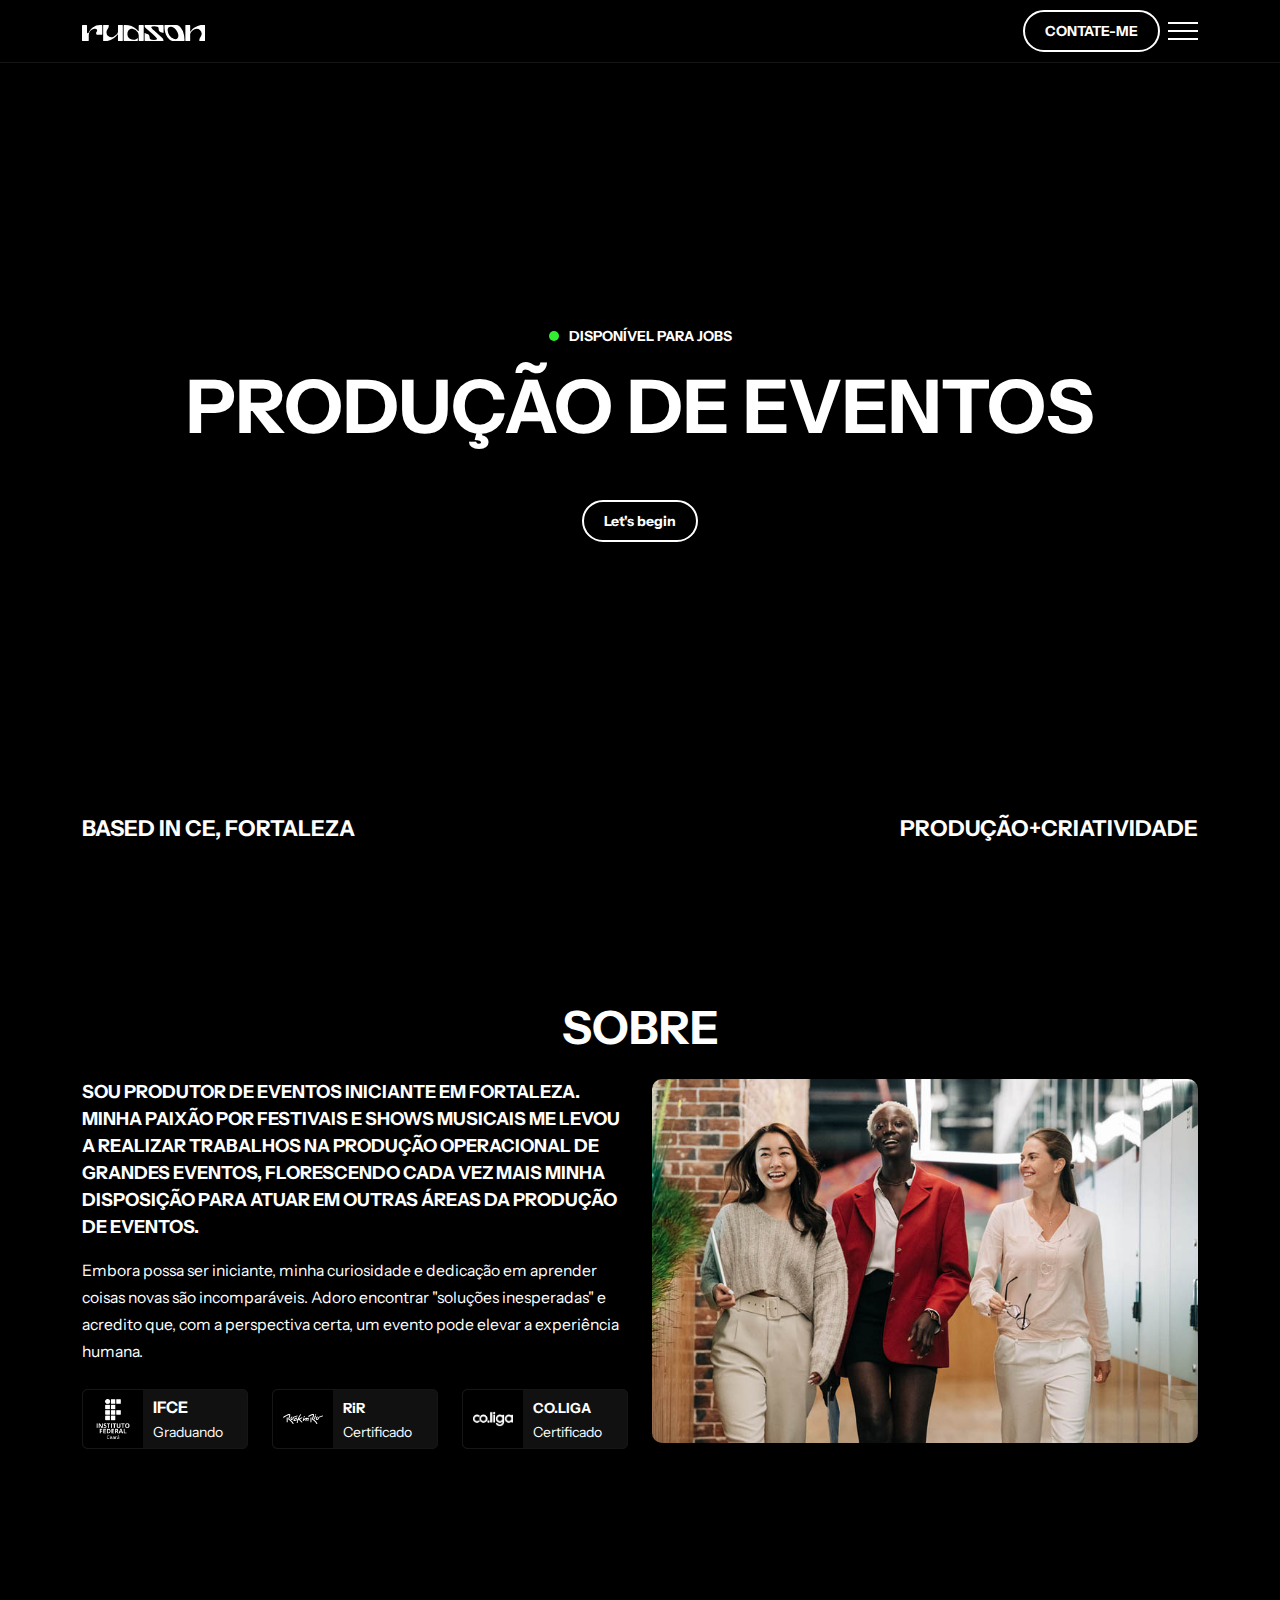
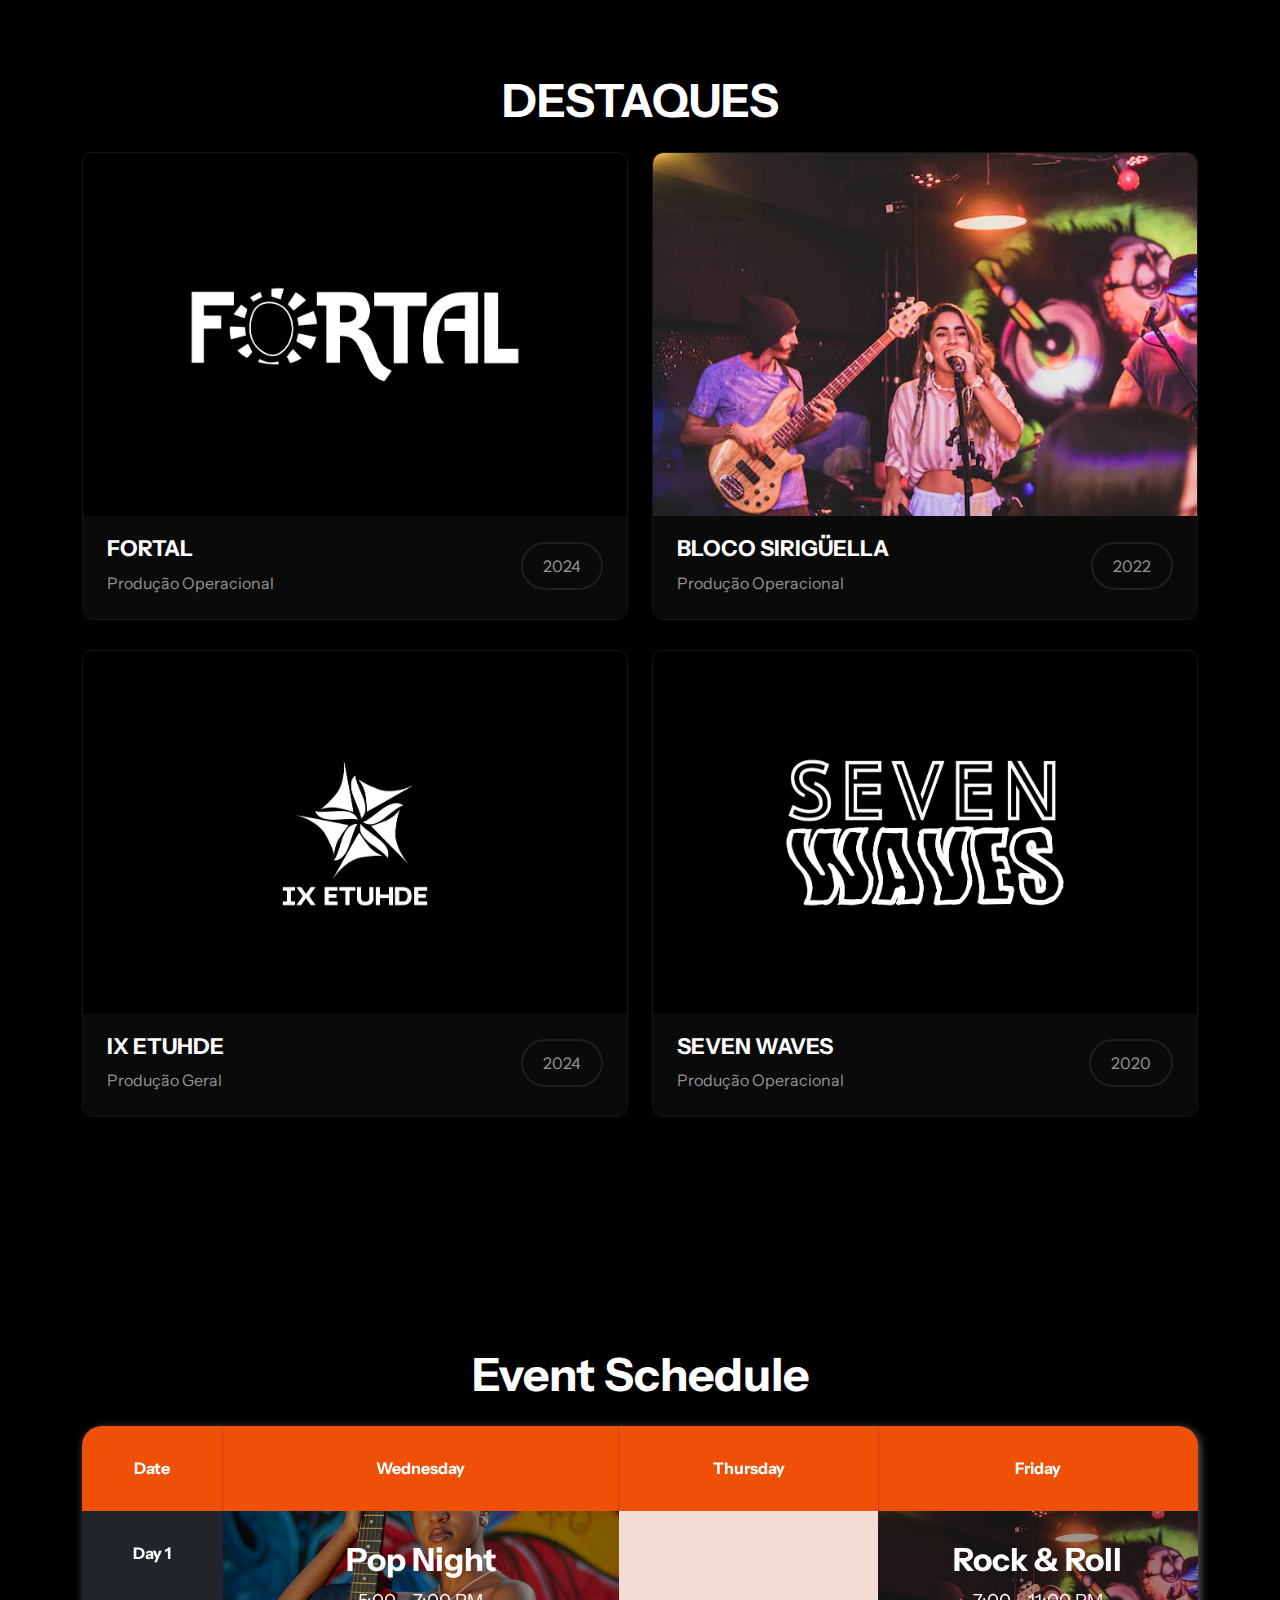
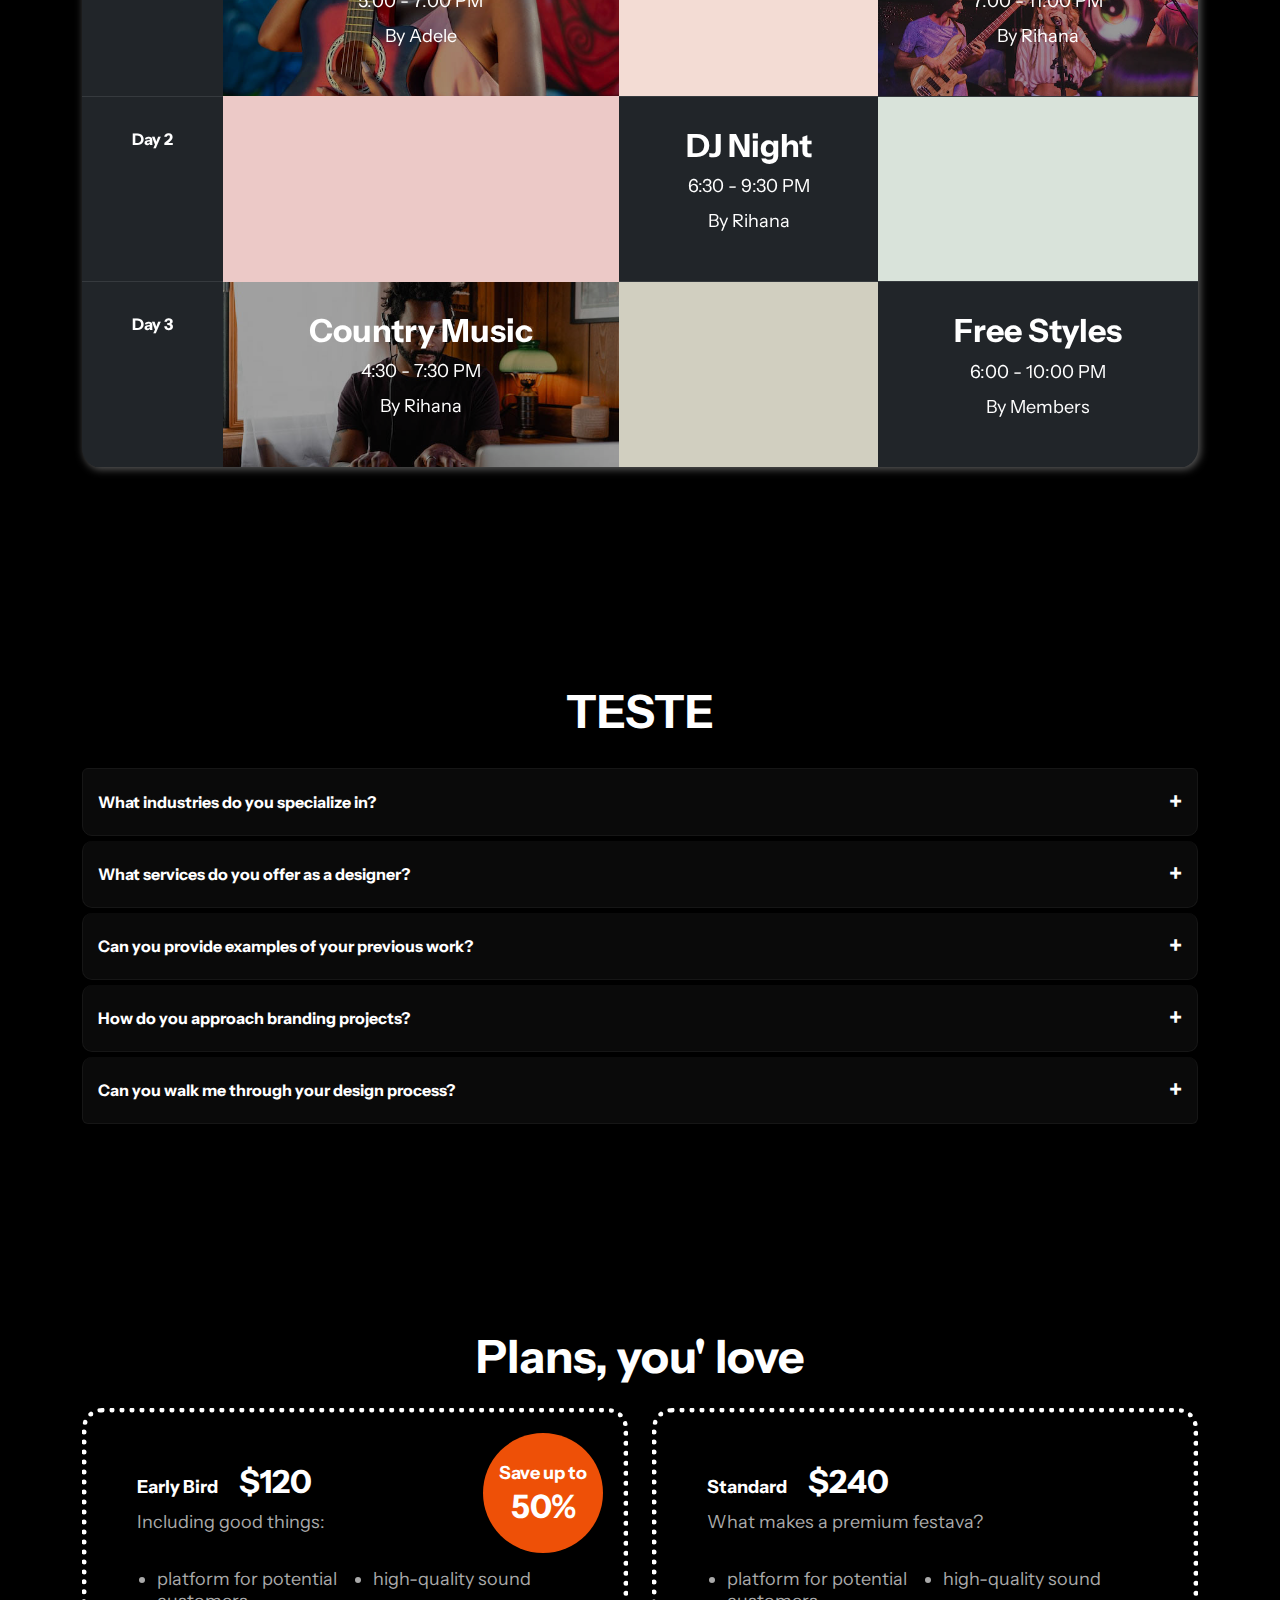
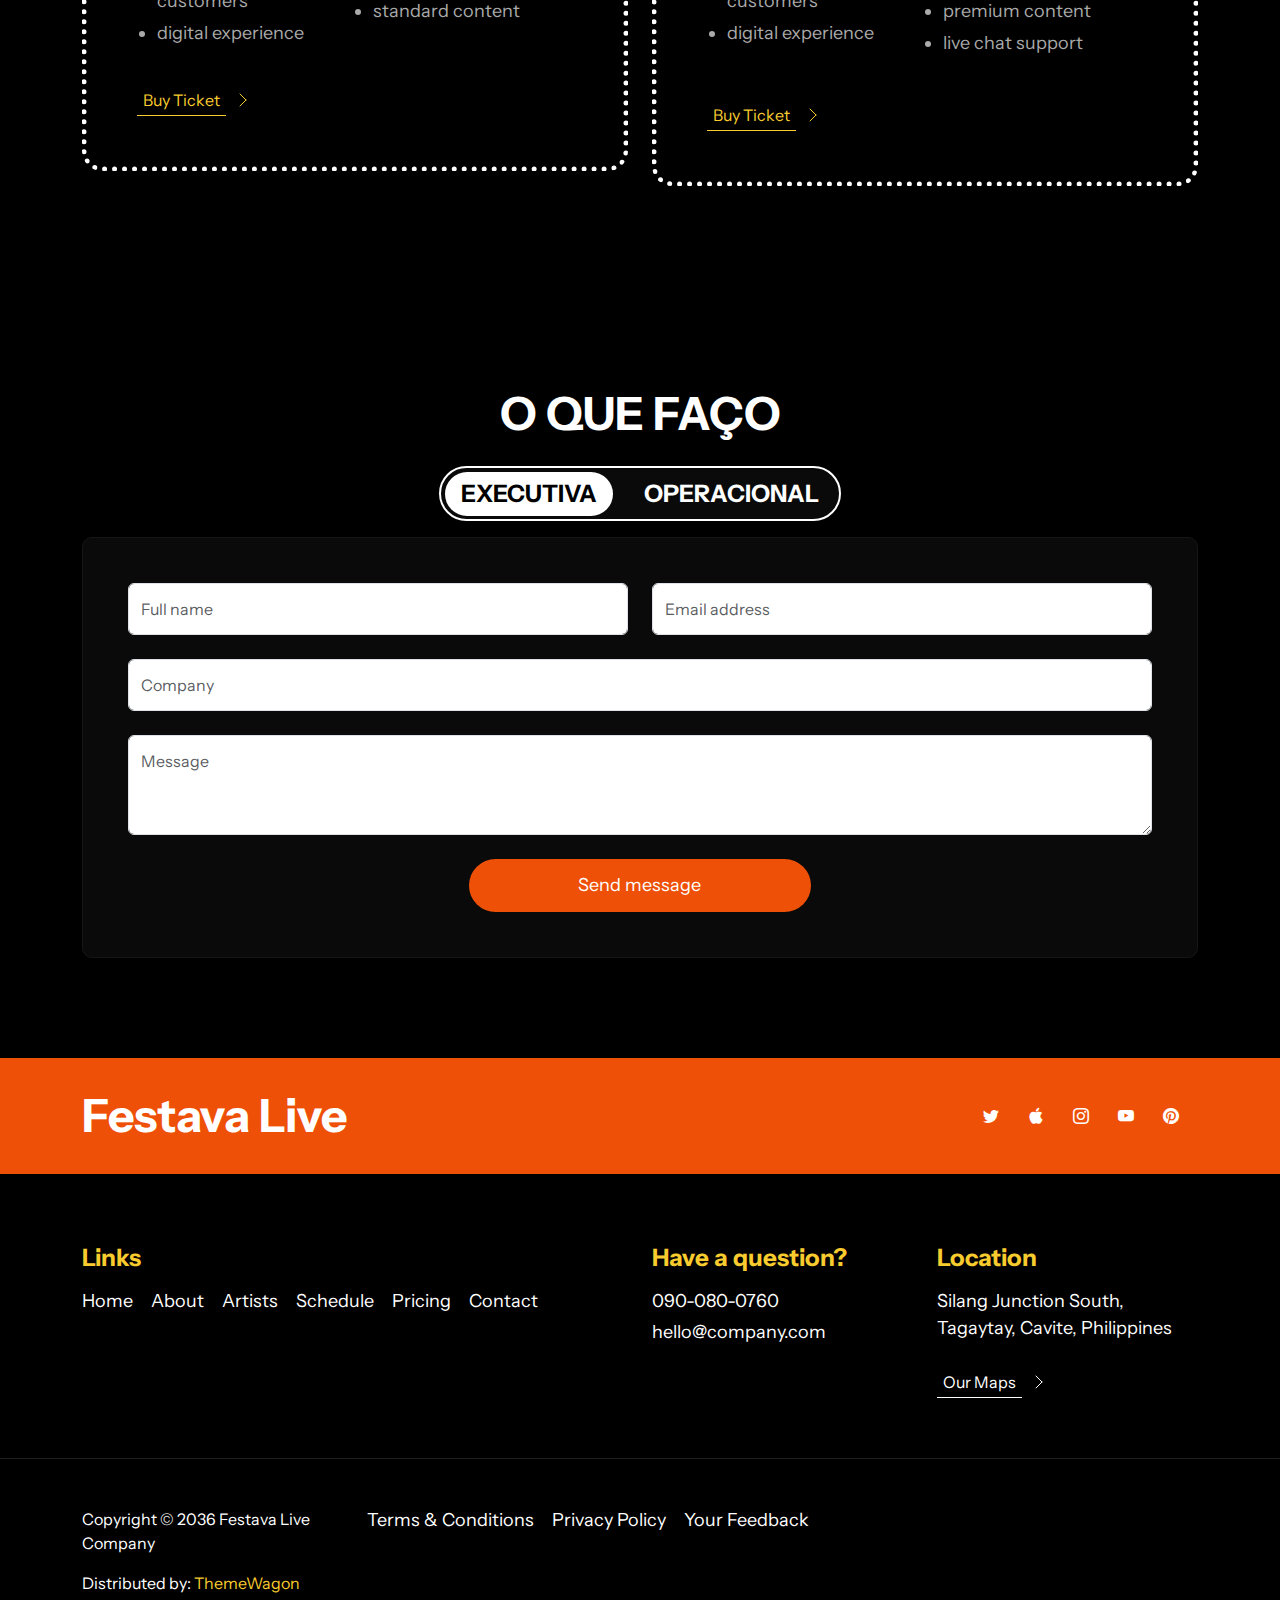
==== index.html @ abf3985e "git add . git commit -m "0" git push origin master" ====
<!doctype html>
<html lang="en">

<head>
    <meta charset="utf-8">
    <meta name="viewport" content="width=device-width, initial-scale=1">

    <meta name="description" content="">
    <meta name="author" content="">

    <title>Rudson</title>

    <!-- CSS FILES -->
    <link rel="preconnect" href="https://fonts.googleapis.com">

    <link rel="preconnect" href="https://fonts.gstatic.com" crossorigin>

    <!-- Font -->
    <link rel="preconnect" href="https://fonts.googleapis.com">
    <link rel="preconnect" href="https://fonts.gstatic.com" crossorigin>
    <link href="https://fonts.googleapis.com/css2?family=Instrument+Sans:ital,wght@0,400..700;1,400..700&display=swap" rel="stylesheet">

    <!-- Bootstrap -->
    <link rel="stylesheet" href="https://cdnjs.cloudflare.com/ajax/libs/bootstrap/5.3.3/css/bootstrap.min.css" integrity="sha512-jnSuA4Ss2PkkikSOLtYs8BlYIeeIK1h99ty4YfvRPAlzr377vr3CXDb7sb7eEEBYjDtcYj+AjBH3FLv5uSJuXg==" crossorigin="anonymous" referrerpolicy="no-referrer" />

    <link rel="stylesheet" href="https://cdn.jsdelivr.net/npm/bootstrap-icons@1.11.3/font/bootstrap-icons.min.css">

    <!-- CSS-->
    <link href="css/rudson.css" rel="stylesheet">

</head>

<body>

    <main>

        <!-- NAVBAR-->
        <nav class="navbar">
            <div class="container d-flex justify-content-between align-items-center">
                <a class="navbar-brand" href="index.html">
                    <img class="logo-img" src="images/rudson-logo.svg" alt="Rudson">
                </a>
        
                <div class="d-flex align-items-center">
                    <a href="ticket.html" class="btn custom-btn me-2">CONTATE-ME</a>
        
                    <button class="navbar-toggler" type="button" data-bs-toggle="collapse" data-bs-target="#navbarNav"
                        aria-controls="navbarNav" aria-expanded="false" aria-label="Toggle navigation">
                        <span class="navbar-toggler-icon"></span>
                    </button>
                </div>
        
                <div class="collapse navbar-collapse" id="navbarNav">
                    <ul class="navbar-nav ms-auto align-items-center mt-3">
                        <li class="nav-item">
                            <a class="nav-link click-scroll" href="#section_1">Home</a>
                        </li>
                        <li class="nav-item">
                            <a class="nav-link click-scroll" href="#section_2">About</a>
                        </li>
                        <li class="nav-item">
                            <a class="nav-link click-scroll" href="#section_3">Artists</a>
                        </li>
                        <li class="nav-item">
                            <a class="nav-link click-scroll" href="#section_4">Schedule</a>
                        </li>
                        <li class="nav-item">
                            <a class="nav-link click-scroll" href="#section_5">Pricing</a>
                        </li>
                        <li class="nav-item">
                            <a class="nav-link click-scroll" href="#section_6">Contact</a>
                        </li>
                    </ul>
                </div>
            </div>
        </nav>
        

        <!-- MASTHEAD-->
        <section class="hero-section" id="section_1">
            <div class="section-overlay"></div>

            <div class="container d-flex justify-content-center align-items-center">
                <div class="row">

                    <div class="col-12 mt-auto mb-5 text-center">
                        <div class="status mb-3">
                            <span class="dot"></span>
                            <small>DISPONÍVEL PARA JOBS</small>
                        </div>

                        <h1 class="text-white mb-5">PRODUÇÃO DE EVENTOS</h1>

                        <a class="btn custom-btn smoothscroll" href="#section_2">Let's begin</a>
                    </div>

                    <div class="col-lg-12 col-12 mt-auto d-flex flex-column flex-lg-row align-items-center align-items-lg-center justify-content-between text-center">
                        <div class="date-wrap">
                            <h6 class="text-white">BASED IN CE, FORTALEZA</h6>
                        </div>
                    
                        <div class="date-wrap">
                            <h6 class="text-white">PRODUÇÃO+CRIATIVIDADE</h6>
                        </div>
                    </div>
                  
                </div>
            </div>

            <div class="video-wrap">
                <video autoplay="" loop="" muted="" class="custom-video" poster="">
                    <source src="video/pexels-2022395.mp4" type="video/mp4">

                    Your browser does not support the video tag.
                </video>
            </div>
        </section>

        <!-- SOBRE-->
        <section class="about-section section-padding" id="section_2">
            <div class="container">
    <div class="col-12 text-center">
                        <h2 class="mb-4">SOBRE</h2>
                    </div>
                <div class="row">

                    <div class="col-lg-6 col-12 mb-4 mb-lg-0 d-flex align-items-center">
                        <div class="services-info">
                            

                            <p class="text-white">
                                <strong>SOU PRODUTOR DE EVENTOS INICIANTE EM FORTALEZA. MINHA PAIXÃO POR FESTIVAIS E SHOWS MUSICAIS ME LEVOU A REALIZAR TRABALHOS NA PRODUÇÃO OPERACIONAL DE GRANDES EVENTOS, FLORESCENDO CADA VEZ MAIS MINHA DISPOSIÇÃO PARA ATUAR EM OUTRAS ÁREAS DA PRODUÇÃO DE EVENTOS.</strong>
                            </p>

                            <p class="text-white">
                                <small>Embora possa ser iniciante, minha curiosidade e dedicação em aprender coisas novas são incomparáveis. Adoro encontrar "soluções inesperadas" e acredito que, com a perspectiva certa, um evento pode elevar a experiência humana.</small>
                            </p>

                            <div class="row mt-4">
                                <div class="col-4 mb-4">
                                    <div class="service-box">
                                        <div class="selo d-flex align-items-center">
                                            <div class="icon-section d-flex align-items-center justify-content-center">
                                                <img src="images/ifce-logo.svg" class="icon-svg img-fluid">
                                            </div>
                                            <div class="text-section">
                                                <strong>IFCE</strong> <br> <small>Graduando</small>
                                            </div>
                                        </div>
                                    </div>
                                </div>
                                <div class="col-4 mb-4">
                                    <div class="service-box">
                                        <div class="selo d-flex align-items-center">
                                            <div class="icon-section d-flex align-items-center justify-content-center">
                                                <img src="images/rir-logo.svg" class="icon-svg img-fluid">
                                            </div>
                                            <div class="text-section">
                                                <small><strong>RiR</strong> <br> Certificado</small>
                                            </div>
                                        </div>
                                    </div>
                                </div>
                                <div class="col-4 mb-4">
                                    <div class="service-box">
                                        <div class="selo d-flex align-items-center">
                                            <div class="icon-section d-flex align-items-center justify-content-center">
                                                <img src="images/coliga-logo.svg" class="icon-svg img-fluid">
                                            </div>
                                            <div class="text-section">
                                                <small><strong>CO.LIGA</strong> <br> Certificado</small>
                                            </div>
                                        </div>
                                    </div>
                                </div>
                            </div>

                        </div>
                    </div>

                    <div class="col-lg-6 col-12">
                        <div class="about-text-wrap">
                            <img src="images/pexels-alexander-suhorucov-6457579.jpg" class="about-image img-fluid">
                            </div>
                        </div>
                    </div>

                </div>
            
        </section>

        <!-- JOBS-->
        <section class="artists-section section-padding" id="section_3">
            <div class="container">
                <div class="row justify-content-center">

                    <div class="col-12 text-center">
                        <h2 class="mb-4">DESTAQUES</h1>
                    </div>

                    <div class="col-lg-6 col-12">
                        <!-- JOB 1-->
                        <div class="artists-thumb">
                            <div class="artists-image-wrap">
                                <a href="URL_DO_LINK_AQUI">
                                    <img src="images/thumb-fortal.png" class="artists-image img-fluid">
                                </a>
                            </div>
                        
                            <div class="artists-caption">
                                <div class="artists-column left">
                                    <h6>FORTAL</h6>
                                    <div class="artists-subheading">Produção Operacional</div>
                                </div>
                                <div class="artists-column right">
                                    <div class="artists-year">2024</div>
                                </div>
                            </div>
                        </div>
                        
                        <!-- JOB 3-->
                        <div class="artists-thumb">
                            <div class="artists-image-wrap">
                                <a href="ticket.html">
                                    <img src="images/thumb-etuhde.png" class="artists-image img-fluid">
                                </a>
                            </div>
                        
                            <div class="artists-caption">
                                <div class="artists-column left">
                                    <h6>IX ETUHDE</h6>
                                    <div class="artists-subheading">Produção Geral</div>
                                </div>
                                <div class="artists-column right">
                                    <div class="artists-year">2024</div>
                                </div>
                            </div>
                        </div>
                        
                    </div>

                    <div class="col-lg-6 col-12">
                        <!-- JOB 2-->
                        <div class="artists-thumb">
                            <div class="artists-image-wrap">
                                <a href="ticket.html">
                                    <img src="images/artists/abstral-official-bdlMO9z5yco-unsplash.jpg" class="artists-image img-fluid">
                                </a>
                            </div>

                            <div class="artists-caption">
                                <div class="artists-column left">
                                    <h6>BLOCO SIRIGÜELLA</h6>
                                    <div class="artists-subheading">Produção Operacional</div>
                                </div>
                                <div class="artists-column right">
                                    <div class="artists-year">2022</div>
                                </div>
                            </div>

                        </div>

                        <!-- JOB 4-->
                        <div class="artists-thumb">
                            <div class="artists-image-wrap">
                                <a href="ticket.html">
                                    <img src="images/thumb-sevenwaves.png" class="artists-image img-fluid">
                                </a>
                            </div>

                            <div class="artists-caption">
                                <div class="artists-column left">
                                    <h6>SEVEN WAVES</h6>
                                    <div class="artists-subheading">Produção Operacional</div>
                                </div>
                                <div class="artists-column right">
                                    <div class="artists-year">2020</div>
                                </div>
                            </div>
                        </div>
                    </div>

                </div>
            </div>
        </section>

        <!-- EVENT-->
        <section class="schedule-section section-padding" id="section_4">
            <div class="container">
                <div class="row">

                    <div class="col-12 text-center">
                        <h2 class="text-white mb-4">Event Schedule</h1>

                            <div class="table-responsive">
                                <table class="schedule-table table table-dark">
                                    <thead>
                                        <tr>
                                            <th scope="col">Date</th>

                                            <th scope="col">Wednesday</th>

                                            <th scope="col">Thursday</th>

                                            <th scope="col">Friday</th>

                                        </tr>
                                    </thead>

                                    <tbody>
                                        <tr>
                                            <th scope="row">Day 1</th>

                                            <td class="table-background-image-wrap pop-background-image">
                                                <h3>Pop Night</h3>

                                                <p class="mb-2">5:00 - 7:00 PM</p>

                                                <p>By Adele</p>

                                                <div class="section-overlay"></div>
                                            </td>

                                            <td style="background-color: #F3DCD4"></td>

                                            <td class="table-background-image-wrap rock-background-image">
                                                <h3>Rock & Roll</h3>

                                                <p class="mb-2">7:00 - 11:00 PM</p>

                                                <p>By Rihana</p>

                                                <div class="section-overlay"></div>
                                            </td>
                                        </tr>

                                        <tr>
                                            <th scope="row">Day 2</th>

                                            <td style="background-color: #ECC9C7"></td>

                                            <td>
                                                <h3>DJ Night</h3>

                                                <p class="mb-2">6:30 - 9:30 PM</p>

                                                <p>By Rihana</p>
                                            </td>

                                            <td style="background-color: #D9E3DA"></td>
                                        </tr>

                                        <tr>
                                            <th scope="row">Day 3</th>

                                            <td class="table-background-image-wrap country-background-image">
                                                <h3>Country Music</h3>

                                                <p class="mb-2">4:30 - 7:30 PM</p>

                                                <p>By Rihana</p>

                                                <div class="section-overlay"></div>
                                            </td>

                                            <td style="background-color: #D1CFC0"></td>

                                            <td>
                                                <h3>Free Styles</h3>

                                                <p class="mb-2">6:00 - 10:00 PM</p>

                                                <p>By Members</p>
                                            </td>
                                        </tr>
                                    </tbody>
                                </table>
                            </div>
                    </div>
                </div>
            </div>
        </section>

        <!-- TESTE-->
        <section class="schedule-section section-padding" id="section_4">
            <div class="container">
                <div class="row">

                    <div class="col-12 text-center">
                        <h2 class="text-white mb-4">TESTE</h1>
                    </div>
                    
                    <div class="accordion">
                        <div class="accordion-item">
                            <div class="accordion-item-header">What industries do you specialize in?</div>
                            <div class="accordion-item-body">
                                <div class="accordion-item-body-content">
                                    <!-- Answer content here -->
                                </div>
                            </div>
                        </div>
                        <div class="accordion-item">
                            <div class="accordion-item-header">What services do you offer as a designer?</div>
                            <div class="accordion-item-body">
                                <div class="accordion-item-body-content">
                                    As a designer, I offer a range of services including graphic design, web design, branding, illustration, and more. My goal is to provide creative solutions that effectively communicate your message and resonate with your audience.
                                </div>
                            </div>
                        </div>
                        <div class="accordion-item">
                            <div class="accordion-item-header">Can you provide examples of your previous work?</div>
                            <div class="accordion-item-body">
                                <div class="accordion-item-body-content">
                                    <!-- Answer content here -->
                                </div>
                            </div>
                        </div>
                        <div class="accordion-item">
                            <div class="accordion-item-header">How do you approach branding projects?</div>
                            <div class="accordion-item-body">
                                <div class="accordion-item-body-content">
                                    <!-- Answer content here -->
                                </div>
                            </div>
                        </div>
                        <div class="accordion-item">
                            <div class="accordion-item-header">Can you walk me through your design process?</div>
                            <div class="accordion-item-body">
                                <div class="accordion-item-body-content">
                                    <!-- Answer content here -->
                                </div>
                            </div>
                        </div>
                    </div>
                    
                </div>
            </div>
        </section>

        <section class="pricing-section section-padding section-bg" id="section_5">
            <div class="container">
                <div class="row">

                    <div class="col-lg-8 col-12 mx-auto">
                        <h2 class="text-center mb-4">Plans, you' love</h2>
                    </div>

                    <div class="col-lg-6 col-12">
                        <div class="pricing-thumb">
                            <div class="d-flex">
                                <div>
                                    <h3><small>Early Bird</small> $120</h3>

                                    <p>Including good things:</p>
                                </div>

                                <p class="pricing-tag ms-auto">Save up to <span>50%</span></h2>
                            </div>

                            <ul class="pricing-list mt-3">
                                <li class="pricing-list-item">platform for potential customers</li>

                                <li class="pricing-list-item">digital experience</li>

                                <li class="pricing-list-item">high-quality sound</li>

                                <li class="pricing-list-item">standard content</li>
                            </ul>

                            <a class="link-fx-1 color-contrast-higher mt-4" href="ticket.html">
                                <span>Buy Ticket</span>
                                <svg class="icon" viewBox="0 0 32 32" aria-hidden="true">
                                    <g fill="none" stroke="currentColor" stroke-linecap="round" stroke-linejoin="round">
                                        <circle cx="16" cy="16" r="15.5"></circle>
                                        <line x1="10" y1="18" x2="16" y2="12"></line>
                                        <line x1="16" y1="12" x2="22" y2="18"></line>
                                    </g>
                                </svg>
                            </a>
                        </div>
                    </div>

                    <div class="col-lg-6 col-12 mt-4 mt-lg-0">
                        <div class="pricing-thumb">
                            <div class="d-flex">
                                <div>
                                    <h3><small>Standard</small> $240</h3>

                                    <p>What makes a premium festava?</p>
                                </div>
                            </div>

                            <ul class="pricing-list mt-3">
                                <li class="pricing-list-item">platform for potential customers</li>

                                <li class="pricing-list-item">digital experience</li>

                                <li class="pricing-list-item">high-quality sound</li>

                                <li class="pricing-list-item">premium content</li>

                                <li class="pricing-list-item">live chat support</li>
                            </ul>

                            <a class="link-fx-1 color-contrast-higher mt-4" href="ticket.html">
                                <span>Buy Ticket</span>
                                <svg class="icon" viewBox="0 0 32 32" aria-hidden="true">
                                    <g fill="none" stroke="currentColor" stroke-linecap="round" stroke-linejoin="round">
                                        <circle cx="16" cy="16" r="15.5"></circle>
                                        <line x1="10" y1="18" x2="16" y2="12"></line>
                                        <line x1="16" y1="12" x2="22" y2="18"></line>
                                    </g>
                                </svg>
                            </a>
                        </div>
                    </div>

                </div>
            </div>
        </section>


        <section class="contact-section section-padding" id="section_6">
            <div class="container">
                <div class="row">

                    <div class="col-lg-12 col-12 mx-auto">
                        <h2 class="text-center mb-4">O QUE FAÇO</h2>

                        <nav class="d-flex justify-content-center">
                            <div class="nav nav-tabs align-items-baseline justify-content-center" id="nav-tab"
                                role="tablist">
                                <button class="nav-link active" id="nav-ContactForm-tab" data-bs-toggle="tab"
                                    data-bs-target="#nav-ContactForm" type="button" role="tab"
                                    aria-controls="nav-ContactForm" aria-selected="false">
                                    <h5>EXECUTIVA</h5>
                                </button>

                                <button class="nav-link" id="nav-ContactMap-tab" data-bs-toggle="tab"
                                    data-bs-target="#nav-ContactMap" type="button" role="tab"
                                    aria-controls="nav-ContactMap" aria-selected="false">
                                    <h5>OPERACIONAL</h5>
                                </button>
                            </div>
                        </nav>

                        <div class="tab-content shadow-lg mt-3" id="nav-tabContent">
                            <div class="tab-pane fade show active" id="nav-ContactForm" role="tabpanel"
                                aria-labelledby="nav-ContactForm-tab">
                                <form class="custom-form contact-form mb-5 mb-lg-0" action="#" method="post"
                                    role="form">
                                    <div class="contact-form-body">
                                        <div class="row">
                                            <div class="col-lg-6 col-md-6 col-12">
                                                <input type="text" name="contact-name" id="contact-name"
                                                    class="form-control" placeholder="Full name" required>
                                            </div>

                                            <div class="col-lg-6 col-md-6 col-12">
                                                <input type="email" name="contact-email" id="contact-email"
                                                    pattern="[^ @]*@[^ @]*" class="form-control"
                                                    placeholder="Email address" required>
                                            </div>
                                        </div>

                                        <input type="text" name="contact-company" id="contact-company"
                                            class="form-control" placeholder="Company" required>

                                        <textarea name="contact-message" rows="3" class="form-control"
                                            id="contact-message" placeholder="Message"></textarea>

                                        <div class="col-lg-4 col-md-10 col-8 mx-auto">
                                            <button type="submit" class="form-control">Send message</button>
                                        </div>
                                    </div>
                                </form>
                            </div>

                            <div class="tab-pane fade" id="nav-ContactMap" role="tabpanel"
                                aria-labelledby="nav-ContactMap-tab">
                                <iframe class="google-map"
                                    src="https://www.google.com/maps/embed?pb=!1m18!1m12!1m3!1d29974.469402870927!2d120.94861466021855!3d14.106066818082482!2m3!1f0!2f0!3f0!3m2!1i1024!2i768!4f13.1!3m3!1m2!1s0x33bd777b1ab54c8f%3A0x6ecc514451ce2be8!2sTagaytay%2C%20Cavite%2C%20Philippines!5e1!3m2!1sen!2smy!4v1670344209509!5m2!1sen!2smy"
                                    width="100%" height="450" style="border:0;" allowfullscreen="" loading="lazy"
                                    referrerpolicy="no-referrer-when-downgrade"></iframe>
                                <!-- You can easily copy the embed code from Google Maps -> Share -> Embed a map // -->
                            </div>
                        </div>
                    </div>

                </div>
            </div>
        </section>
    </main>


    <footer class="site-footer">
        <div class="site-footer-top">
            <div class="container">
                <div class="row">

                    <div class="col-lg-6 col-12">
                        <h2 class="text-white mb-lg-0">Festava Live</h2>
                    </div>

                    <div class="col-lg-6 col-12 d-flex justify-content-lg-end align-items-center">
                        <ul class="social-icon d-flex justify-content-lg-end">
                            <li class="social-icon-item">
                                <a href="#" class="social-icon-link">
                                    <span class="bi-twitter"></span>
                                </a>
                            </li>

                            <li class="social-icon-item">
                                <a href="#" class="social-icon-link">
                                    <span class="bi-apple"></span>
                                </a>
                            </li>

                            <li class="social-icon-item">
                                <a href="#" class="social-icon-link">
                                    <span class="bi-instagram"></span>
                                </a>
                            </li>

                            <li class="social-icon-item">
                                <a href="#" class="social-icon-link">
                                    <span class="bi-youtube"></span>
                                </a>
                            </li>

                            <li class="social-icon-item">
                                <a href="#" class="social-icon-link">
                                    <span class="bi-pinterest"></span>
                                </a>
                            </li>
                        </ul>
                    </div>
                </div>
            </div>
        </div>

        <div class="container">
            <div class="row">

                <div class="col-lg-6 col-12 mb-4 pb-2">
                    <h5 class="site-footer-title mb-3">Links</h5>

                    <ul class="site-footer-links">
                        <li class="site-footer-link-item">
                            <a href="#" class="site-footer-link">Home</a>
                        </li>

                        <li class="site-footer-link-item">
                            <a href="#" class="site-footer-link">About</a>
                        </li>

                        <li class="site-footer-link-item">
                            <a href="#" class="site-footer-link">Artists</a>
                        </li>

                        <li class="site-footer-link-item">
                            <a href="#" class="site-footer-link">Schedule</a>
                        </li>

                        <li class="site-footer-link-item">
                            <a href="#" class="site-footer-link">Pricing</a>
                        </li>

                        <li class="site-footer-link-item">
                            <a href="#" class="site-footer-link">Contact</a>
                        </li>
                    </ul>
                </div>

                <div class="col-lg-3 col-md-6 col-12 mb-4 mb-lg-0">
                    <h5 class="site-footer-title mb-3">Have a question?</h5>

                    <p class="text-white d-flex mb-1">
                        <a href="tel: 090-080-0760" class="site-footer-link">
                            090-080-0760
                        </a>
                    </p>

                    <p class="text-white d-flex">
                        <a href="mailto:hello@company.com" class="site-footer-link">
                            hello@company.com
                        </a>
                    </p>
                </div>

                <div class="col-lg-3 col-md-6 col-11 mb-4 mb-lg-0 mb-md-0">
                    <h5 class="site-footer-title mb-3">Location</h5>

                    <p class="text-white d-flex mt-3 mb-2">
                        Silang Junction South, Tagaytay, Cavite, Philippines</p>

                    <a class="link-fx-1 color-contrast-higher mt-3" href="#">
                        <span>Our Maps</span>
                        <svg class="icon" viewBox="0 0 32 32" aria-hidden="true">
                            <g fill="none" stroke="currentColor" stroke-linecap="round" stroke-linejoin="round">
                                <circle cx="16" cy="16" r="15.5"></circle>
                                <line x1="10" y1="18" x2="16" y2="12"></line>
                                <line x1="16" y1="12" x2="22" y2="18"></line>
                            </g>
                        </svg>
                    </a>
                </div>
            </div>
        </div>

        <div class="site-footer-bottom">
            <div class="container">
                <div class="row">

                    <div class="col-lg-3 col-12 mt-5">
                        <p class="copyright-text">Copyright © 2036 Festava Live Company</p>
                        <p class="copyright-text">Distributed by: <a href="https://themewagon.com">ThemeWagon</a></p>
                    </div>

                    <div class="col-lg-8 col-12 mt-lg-5">
                        <ul class="site-footer-links">
                            <li class="site-footer-link-item">
                                <a href="#" class="site-footer-link">Terms &amp; Conditions</a>
                            </li>

                            <li class="site-footer-link-item">
                                <a href="#" class="site-footer-link">Privacy Policy</a>
                            </li>

                            <li class="site-footer-link-item">
                                <a href="#" class="site-footer-link">Your Feedback</a>
                            </li>
                        </ul>
                    </div>
                </div>
            </div>
        </div>
    </footer>

    <!-- JAVASCRIPT FILES -->
    <script src="https://cdn.jsdelivr.net/npm/@popperjs/core@2.10.2/dist/umd/popper.min.js"></script>
    <script src="https://code.jquery.com/jquery-3.6.0.min.js"></script>
    <script src="js/jquery.min.js"></script>
    <script src="js/bootstrap.min.js"></script>
    <script src="js/jquery.sticky.js"></script>
    <script src="js/click-scroll.js"></script>
    <script src="js/custom.js"></script>

</body>

</html>
---- css/rudson.css ----
:root {
  --white-color:                  #ffffff;
  --primary-color:                #F8CB2E;
  --secondary-color:              #EE5007;
  --section-bg-color:             #000;
  --custom-btn-bg-color:          #EE5007;
  --custom-btn-bg-hover-color:    #c01f27;
  --dark-color:                   #000000;
  --p-color:                      #aaaaaa;
  --border-color:                 #7fffd4;
  --link-hover-color:             #B22727;

  --body-font-family:             "Instrument Sans", sans-serif;

  --h1-font-size:                 74px;
  --h2-font-size:                 46px;
  --h3-font-size:                 32px;
  --h4-font-size:                 28px;
  --h5-font-size:                 24px;
  --h6-font-size:                 22px;
  --p-font-size:                  18px;
  --btn-font-size:                14px;
  --copyright-font-size:          16px;

  --border-radius-large:          100px;
  --border-radius-medium:         20px;
  --border-radius-small:          10px;

  --font-weight-light:            300;
  --font-weight-normal:           400;
  --font-weight-bold:             700;
}

body {
  background-color: var(--dark-color);
  font-family: var(--body-font-family); 
}


/*---------------------------------------
  TYPOGRAPHY               
-----------------------------------------*/

h2,
h3,
h4,
h5,
h6 {
  color: #fff;
}

h1,
h2,
h3,
h4,
h5,
h6 {
  font-weight: var(--font-weight-bold);
}

h1 {
  font-size: var(--h1-font-size);
}

h2 {
  font-size: var(--h2-font-size);
}

h3 {
  font-size: var(--h3-font-size);
}

h4 {
  font-size: var(--h4-font-size);
}

h5 {
  font-size: var(--h5-font-size);
}

h6 {
  font-size: var(--h6-font-size);
}

p {
  color: var(--p-color);
  font-size: var(--p-font-size);
  font-weight: var(--font-weight-light);
}

ul li {
  color: var(--p-color);
  font-size: var(--p-font-size);
  font-weight: var(--font-weight-light);
}

a, 
button {
  touch-action: manipulation;
  transition: all 0.3s;
}

a {
  display: inline-block;
  color: var(--primary-color);
  text-decoration: none;
}

a:hover {
  color: var(--link-hover-color);
}

b,
strong {
  font-weight: var(--font-weight-bold);
}

.link-fx-1 {
  color: var(--white-color);
  position: relative;
  display: inline-flex;
  align-items: center;
  height: 32px;
  padding: 0 6px;
  text-decoration: none;
  -webkit-font-smoothing: antialiased;
  -moz-osx-font-smoothing: grayscale;
}

.link-fx-1:hover {
  color: var(--link-hover-color);
}

.link-fx-1:hover::before {
  transform: translateX(17px) scaleX(0);
  transition: transform .2s;
}

.link-fx-1:hover .icon circle {
  stroke-dashoffset: 200;
  transition: stroke-dashoffset .2s .1s;
}

.link-fx-1:hover .icon line {
  transform: rotate(-180deg);
}

.link-fx-1:hover .icon line:last-child {
  transform: rotate(180deg);
}

.link-fx-1::before {
  content: "";
  position: absolute;
  bottom: 0;
  left: 0;
  width: 100%;
  height: 1px;
  background-color: currentColor;
  transform-origin: right center;
  transition: transform .2s .1s;
}

.link-fx-1 .icon {
  position: absolute;
  right: 0;
  bottom: 0;
  transform: translateX(100%) rotate(90deg);
  font-size: 32px;
}

.icon {
  --size: 1em;
  height: var(--size);
  width: var(--size);
  display: inline-block;
  color: inherit;
  fill: currentColor;
  line-height: 1;
  flex-shrink: 0;
  max-width: initial;
}

.link-fx-1 .icon circle {
  stroke-dasharray: 100;
  stroke-dashoffset: 100;
  transition: stroke-dashoffset .2s;
}

.link-fx-1 .icon line {
  transition: transform .4s;
  transform-origin: 13px 15px;
}

.link-fx-1 .icon line:last-child {
  transform-origin: 19px 15px;
}


/*---------------------------------------
  SECTION               
-----------------------------------------*/
.section-padding {
  padding-top: 100px;
  padding-bottom: 100px;
}

.section-bg {
  background-color: #000000;
}

.section-overlay {
  background-color: #000000;
  position: absolute;
  top: 0;
  left: 0;
  pointer-events: none;
  width: 100%;
  height: 100%;
  opacity: 0.35;
}

.section-overlay + .container {
  position: relative;
}

.tab-content {
  background-color: #0a0a0a;
  border-radius: var(--border-radius-small);
  border: 1px solid rgb(22, 22, 22);
  padding: 45px;
}

.nav-tabs {
  background-color: #0a0a0a;
  border-radius: var(--border-radius-large);
  border: 2px solid #fff;
  padding: 4px;
}

.nav-tabs .nav-link {
  border-radius: var(--border-radius-large);
  border: 0;
  transition: all 0.3s;
  color: #ffffff; /* Texto branco para botões não selecionados */
}

.nav-tabs .nav-link:first-child {
  margin-right: 15px;
}

.nav-tabs .nav-item.show .nav-link, 
.nav-tabs .nav-link.active {
  color: #000000; /* Texto preto para o botão selecionado */
}

.nav-tabs .nav-link:focus, 
.nav-tabs .nav-link:hover {
  color: #ffffff; /* Texto branco ao passar o mouse para botões não selecionados */
}

.nav-tabs h5 {
  color: #ffffff; 
  margin-bottom: 0;
}

.nav-tabs .nav-link.active h5 {
  color: #000000; /* Texto preto para o título do botão selecionado */
}

.nav-tabs .nav-link:focus h5, 
.nav-tabs .nav-link:hover h5 {

}

.nav-tabs .nav-item.show .nav-link:hover, 
.nav-tabs .nav-link.active:hover,
.nav-tabs .nav-item.show .nav-link:focus,


/*---------------------------------------
  CUSTOM ICON COLOR               
-----------------------------------------*/
.custom-icon {
  color: var(--secondary-color);
}


/*---------------------------------------
  CUSTOM BUTTON               
-----------------------------------------*/
.custom-btn {
  background: #00000000;
  border: 2px solid #ffffff;
  border-radius: var(--border-radius-large);
  color: #fff;
  font-size: var(--btn-font-size);
  font-weight: var(--font-weight-bold);
  line-height: normal;
  transition: all 0.3s;
  padding: 10px 20px;
}

.custom-btn:hover {
  background: #ffffff;
  color: #000000;
}

.custom-border-btn {
  background: transparent;
  border: 2px solid #00000000;
  color: #00000000;
}

.navbar-expand-lg .navbar-nav .nav-link.custom-btn:hover,
.custom-border-btn:hover {
  background: #ffffff;
  border-color: transparent;
  color: #fbff00;
}

.custom-btn-bg-white {
  border-color: #ffffff;
  color: #ffffff;
}


/*---------------------------------------
  VIDEO              
-----------------------------------------*/
.video-wrap {
  z-index: -100;
}

.custom-video {
  position: absolute;
  top: 0;
  left: 0;
  object-fit: cover;
  width: 100%;
  height: 100%;
}


/*---------------------------------------
  SITE HEADER              
-----------------------------------------*/
.site-header {
  background-color: var(--primary-color);
  padding-top: 12px;
  padding-bottom: 12px;
}


/*---------------------------------------
  NAVIGATION              
-----------------------------------------*/
.sticky-wrapper {
  position: absolute;
  top: 0;
  right: 0;
  left: 0;
}

.sticky-wrapper.is-sticky .navbar {
  background-color: var(--dark-color);
}

.logo-img {
  height: 1rem;
  transition: height 0.3s ease-in-out;
}


.navbar {
  background-color: #000000;
  border-bottom: 1px #161616 solid;
  z-index: 9;
}

.navbar-brand,
.navbar-brand:hover {
  color: var(--white-color);
  font-size: var(--h5-font-size);
  font-weight: var(--font-weight-bold);
}

.navbar-expand-lg .navbar-nav .nav-link {
  border-radius: var(--border-radius-large);
  margin: 10px;
  padding: 10px 20px;
}

.navbar-nav .nav-link {
  display: inline-block;
  color: var(--white-color);
  font-size: var(--p-font-size);
  font-weight: var(--font-weight-normal);
  position: relative;
  padding-top: 15px;
  padding-bottom: 15px;
}

.navbar-nav .nav-link.active, 
.navbar-nav .nav-link:hover {
  color: var(--secondary-color);
}

.navbar-toggler {
  border: 0;
  padding: 0;
  cursor: pointer;
  margin: 0;
  width: 30px;
  height: 35px;
  outline: none;

}

.navbar-toggler:focus {
  outline: none;
  box-shadow: none;
}

.navbar-toggler[aria-expanded="true"] .navbar-toggler-icon {
  background: transparent;
}

.navbar-toggler[aria-expanded="true"] .navbar-toggler-icon:before,
.navbar-toggler[aria-expanded="true"] .navbar-toggler-icon:after {
  transition: top 300ms 50ms ease, -webkit-transform 300ms 350ms ease;
  transition: top 300ms 50ms ease, transform 300ms 350ms ease;
  transition: top 300ms 50ms ease, transform 300ms 350ms ease, -webkit-transform 300ms 350ms ease;
  top: 0;
}

.navbar-toggler[aria-expanded="true"] .navbar-toggler-icon:before {
  transform: rotate(45deg);
}

.navbar-toggler[aria-expanded="true"] .navbar-toggler-icon:after {
  transform: rotate(-45deg);
}

.navbar-toggler .navbar-toggler-icon {
  background: var(--white-color);
  transition: background 10ms 300ms ease;
  display: block;
  width: 30px;
  height: 2px;
  position: relative;
}

.navbar-toggler .navbar-toggler-icon:before,
.navbar-toggler .navbar-toggler-icon:after {
  transition: top 300ms 350ms ease, -webkit-transform 300ms 50ms ease;
  transition: top 300ms 350ms ease, transform 300ms 50ms ease;
  transition: top 300ms 350ms ease, transform 300ms 50ms ease, -webkit-transform 300ms 50ms ease;
  position: absolute;
  right: 0;
  left: 0;
  background: var(--white-color);
  width: 30px;
  height: 2px;
  content: '';
}

.navbar-toggler .navbar-toggler-icon::before {
  top: -8px;
}

.navbar-toggler .navbar-toggler-icon::after {
  top: 8px;
}


/*---------------------------------------
  HERO        
-----------------------------------------*/
.hero-section {
  position: relative;
  overflow: hidden;
  padding-top: 100px;
  height: 100vh;
}

.hero-section small {
  color: var(--white-color);
  text-transform: uppercase;
  font-weight: 700;
}

.hero-section .section-overlay {
  z-index: 2;
  opacity: 0.45;
}

.hero-section .container {
  position: relative;
  z-index: 2;
  height: 100%;
  padding-bottom: 50px;
}

.hero-section .container .row {
  height: 100%;
}

.status {
  display: flex;
  align-items: center;
  justify-content: center;
}

.status .dot {
  height: 10px;
  width: 10px;
  background-color: #31ee33;
  border-radius: 50%;
  display: inline-block;
  margin-right: 10px;
  animation: pulse 1s infinite;
}

@keyframes pulse {
  0% {
      transform: scale(1);
  }
  50% {
      transform: scale(1.2);
  }
  100% {
      transform: scale(1);
  }
}


/*---------------------------------------
  ABOUT              
-----------------------------------------*/
.about-section {
  background-image: url('');
  background-color: #000000;
  background-repeat: no-repeat;
  background-size: cover;
  position: relative;
}

.about-image {
  border-radius: var(--border-radius-small);
  display: block;
}

.about-text-wrap {
  position: relative;
}

.about-text-icon {
  background: var(--primary-color);
  border-radius: 100%;
  font-size: var(--h3-font-size);
  width: 70px;
  height: 70px;
  line-height: 70px;
  text-align: center;
}

.about-text-info {
  backdrop-filter: blur(5px) saturate(180%);
  -webkit-backdrop-filter: blur(5px) saturate(180%);
  background-color: rgba(255, 255, 255, 0.75);
  border-radius: var(--border-radius-small);
  border: 1px solid rgba(209, 213, 219, 0.3);
  position: absolute;
  bottom: 0;
  right: 0;
  left: 0;
  margin: 20px;
  padding: 35px;
}

/* SELO */
.selo {
  background-color: #111111;
  color: white;
  border-radius: 5px;
  border: 1px #161616 solid;
  display: inline-flex;
  align-items: center;
  font-family: "Instrument Sans", sans-serif;
  height: 60px;
}

.icon-section {
  background-color: #000000;
  width: 60px;
  height: 100%;
  display: flex;
  align-items: center;
  justify-content: center;
  border-radius: 5px 0 0 5px;
}

.icon-svg {
  width: 60px;
  height: 60px;
  padding: 10px;
}

.text-section {
  padding: 0 10px;
  text-align: initial;
}


/*---------------------------------------
  TICKET               
-----------------------------------------*/
.ticket-section {
  background-image: url('../images/nicholas-green-unsplash-blur.jpg');
  background-repeat: no-repeat;
  background-size: cover;
  position: relative;
  padding-top: 130px;
}

.ticket-form {
  background: var(--white-color);
  border-radius: var(--border-radius-medium);
  padding: 50px;
}

.ticket-form .form-check {
  position: relative;
  min-height: 52px;
  padding-left: 35px;
}

.ticket-form .form-check .form-check-label {
  display: block;
  position: absolute;
  top: 50%;
  left: 50%;
  transform: translate(-50%, -50%);
  margin-top: 12px;
  margin-left: 35px;
  width: 100%;
  height: 100%;
}


/*---------------------------------------
  ARTISTS              
-----------------------------------------*/
.artists-section {
  background-image: url('');
  background-color: #000000;
  background-repeat: no-repeat;
  background-size: cover;
  position: relative;
}

.artists-caption {
  margin-top: -5px;
  padding-top: 0;
  display: flex;
  justify-content: space-between;
  align-items: center;
  box-sizing: border-box;
  padding: 1.5rem;
  text-align: center;
  background-color: #0a0a0a;
  border-bottom-left-radius: 10px;
  border-bottom-right-radius: 10px
}

.artists-subheading {
  color: #949494;
}

.artists-column {
  flex: 1;
}

.artists-column.left {
  text-align: left;
}

.artists-column.right {
  display: flex;
  justify-content: center;
}

.artists-year {
  border: 2px solid #1f1f1f;
  border-radius: var(--border-radius-large);
  padding: 10px 20px;
  margin-left: auto;
  margin-right: 0px;
  text-align: right;
  color: #949494;
}

.artists-thumb {
  position: relative;
  overflow: hidden;
  margin-bottom: 30px;
  border: 1px #161616 solid;
  border-radius: 10px;
}

.artists-image {
  border-top-left-radius: var(--border-radius-small);
  border-top-right-radius: var(--border-radius-small);
  display: block;
  width: 100%;
  margin-bottom: -5px;
  transition: transform 0.5s ease, filter 0.5s ease;
  transform: scale(1);
}

.artists-image-wrap {
  margin-bottom: 0;
  border: none;
  overflow: hidden;
}

.artists-image:hover {
  transform: scale(1.1);
  filter: grayscale(0%);
}

.artists-thumb:hover .artists-hover {
  transform: translateY(0);
  opacity: 1;
}

.artists-hover {
  background-color: var(--primary-color);
  background-color: rgba(248, 203, 46, 0.75);
  border-radius: var(--border-radius-medium);
  backdrop-filter: blur(5px) saturate(180%);
  -webkit-backdrop-filter: blur(5px) saturate(180%);
  margin: 20px;
  padding: 35px;
  transition: all 0.5s ease;
  transform: translateY(100%);
  position: absolute;
  bottom: 0;
  right: 0;
  left: 0;
  opacity: 0;
}

.artists-hover p strong {
  color: var(--white-color);
  display: inline-block;
  min-width: 180px;
  margin-right: 20px;
}

.artists-hover p a {
  color: var(--secondary-color);
}

.artists-hover p a:hover {
  color: var(--white-color);
}

.artists-hover hr {
  margin: 1.5rem 0;
}


/*---------------------------------------
  SCHEDULE              
-----------------------------------------*/
.schedule-section {
  background-image: url('');
  background-color: #000000;
  background-repeat: no-repeat;
  background-position: center;
  background-size: cover;
}
.table-responsive {
	filter: drop-shadow(2px 2px 4px #606060);
}

.schedule-table {
  border-radius: var(--border-radius-medium);
  position: relative;
  overflow: hidden;
}

.schedule-table .bg-warning {
  background: #f0a5a5 !important;
}

.schedule-table thead th {
  background-color: var(--secondary-color);
}

.schedule-table th,
.schedule-table tr,
.schedule-table td {
  border-bottom-color: #363a3e;
  padding: 30px;
}

.schedule-table tr:last-child th,
.schedule-table tr:last-child td {
  border-bottom-color: transparent;
}

.schedule-table thead th {
  border-right: 1px solid #c7460a;
  border-bottom-color: transparent;
}

.schedule-table th + td {
  border-bottom: 0;
}

.schedule-table thead th:last-child {
  border-right-color: transparent;
}

.schedule-table .pop-background-image {
  background-image: url('../images/artists/joecalih-UmTZqmMvQcw-unsplash.jpg');
}

.schedule-table .rock-background-image {
  background-image: url('../images/artists/abstral-official-bdlMO9z5yco-unsplash.jpg');
}

.schedule-table .country-background-image {
  background-image: url('../images/artists/soundtrap-rAT6FJ6wltE-unsplash.jpg');
}

.table-background-image-wrap {
  background-repeat: no-repeat;
  background-position: center;
  background-size: cover;
  box-shadow: none;
  position: relative;
}

.schedule-table h3,
.schedule-table p {
  color: var(--white-color);
  position: relative;
  z-index: 2;
}

/* FAQ */
.accordion {
  width: 100vw;
}

.accordion-item {
  color: #ffffff;
  background-color: #0a0a0a;
  border: 1px solid #161616;
  margin: 5px 0;
  border-radius: 10px;
}

.accordion-item-header {
  padding: 15px;
  cursor: pointer;
  display: flex;
  justify-content: space-between;
  align-items: center;
  font-weight: 700;
}

.accordion-item-header.active::after {
  content: '×';
}

.accordion-item-header::after {
  content: '+';
  font-size: 24px;
  transition: transform 0.3s;
}

.accordion-item-body {
  max-height: 0;
  overflow: hidden;
  transition: max-height 0.3s ease;
}

.accordion-item-body-content {
  padding: 15px;
  border-top: 1px solid #333;
}

/*---------------------------------------
  PRICING              
-----------------------------------------*/
.pricing-thumb {
  border: 5px dotted #ffffff;
  border-radius: var(--border-radius-medium);
  position: relative;
  padding: 50px;
}

.pricing-thumb h3 small {
  display: inline-block;
  font-size: var(--p-font-size);
  margin-right: 15px;
}

.pricing-list {
  column-count: 2;
  padding-left: 20px;
}

.pricing-list-item {
  line-height: normal;
  margin-right: 10px;
  margin-bottom: 10px;
}

.pricing-tag {
  background-color: var(--secondary-color);
  border-radius: var(--border-radius-large);
  color: var(--white-color);
  font-weight: var(--font-weight-bold);
  text-align: center;
  display: flex;
  flex-direction: column;
  justify-content: center;
  align-items: center;
  width: 120px;
  height: 120px;
  position: absolute;
  top: 0;
  right: 0;
  margin: 20px;
}

.pricing-tag span {
  font-size: 180%;
  line-height: normal;
}

.pricing-thumb .link-fx-1 {
  color: var(--primary-color);
}

.pricing-thumb .link-fx-1:hover {
  color: var(--link-hover-color);
}


/*---------------------------------------
  CONTACT               
-----------------------------------------*/
.google-map {
  border-radius: var(--border-radius-medium);
}


/*---------------------------------------
  CUSTOM FORM               
-----------------------------------------*/
.custom-form .form-control {
  color: var(--p-color);
  margin-bottom: 24px;
  padding-top: 13px;
  padding-bottom: 13px;
  outline: none;
}

.custom-form button[type="submit"] {
  background: var(--custom-btn-bg-color);
  border: none;
  border-radius: var(--border-radius-large);
  color: var(--white-color);
  font-size: var(--p-font-size);
  font-weight: var(--font-weight-medium);
  transition: all 0.3s;
  margin-bottom: 0;
}

.custom-form button[type="submit"]:hover,
.custom-form button[type="submit"]:focus {
  background: var(--custom-btn-bg-hover-color);
  border-color: transparent;
}


/*---------------------------------------
  SITE FOOTER              
-----------------------------------------*/
.site-footer {
  background-color: var(--dark-color);
  position: relative;
  overflow: hidden;
  padding-bottom: 30px;
}

.site-footer-top {
  background-color: var(--secondary-color);
  background-image: url('../images/nainoa-shizuru-NcdG9mK3PBY-unsplash.jpg');
  background-repeat: no-repeat;
  margin-bottom: 70px;
  padding-top: 30px;
  padding-bottom: 30px;
}

.site-footer-bottom {
  border-top: 1px solid #1f1c1c;
  margin-top: 60px;
}

.site-footer-title {
  color: var(--primary-color); 
}

.site-footer-link,
.copyright-text {
  color: var(--white-color);
}

.site-footer-links {
  padding-left: 0;
}

.site-footer-link-item {
  list-style: none;
  display: inline-block;
  margin-right: 15px;
}

.copyright-text {
  font-size: var(--copyright-font-size);
}


/*---------------------------------------
  SOCIAL ICON               
-----------------------------------------*/
.social-icon {
  margin: 0;
  padding: 0;
}

.social-icon-item {
  list-style: none;
  display: inline-block;
  vertical-align: top;
}

.social-icon-link {
  background: var(--secondary-color);
  border-radius: var(--border-radius-large);
  color: var(--white-color);
  font-size: var(--copyright-font-size);
  display: block;
  margin-right: 10px;
  text-align: center;
  width: 35px;
  height: 35px;
  line-height: 36px;
  transition: background 0.2s, color 0.2s;
}

.social-icon-link:hover {
  background: var(--primary-color);
  color: var(--white-color);
}

.social-icon-link span {
  display: block;
}

.social-icon-link span:hover::before{
  animation: spinAround 2s linear infinite;
}

@keyframes spinAround {
  from {
    transform: rotate(0deg)
  }
  to {
    transform: rotate(360deg);
  }
}


/*---------------------------------------
  RESPONSIVE STYLES               
-----------------------------------------*/
@media screen and (max-width: 991px) {
  h1 {
    font-size: 62px;
  }

  h2 {
    font-size: 36px;
  }

  h3 {
    font-size: 32px;
  }

  h4 {
    font-size: 28px;
  }

  h5 {
    font-size: 20px;
  }

  h6 {
    font-size: 18px;
  }

  .section-padding {
    padding-top: 50px;
    padding-bottom: 50px;
  }
  
  .navbar {
    background-color: #000000;
    border-bottom: 1px #161616 solid;

  }

  .navbar-expand-lg .navbar-nav {
    padding-bottom: 30px;
  }

  .navbar-expand-lg .navbar-nav .nav-link {
    padding: 0;
  }

  .hero-section {
    padding-top: 150px;
  }

  .pricing-thumb {
    padding: 35px;
  }

  .schedule-table h3 {
    font-size: 22px;
  }

  .schedule-table th {
    padding: 20px;
  }

  .schedule-table tr, 
  .schedule-table td {
    padding: 25px;
  }

  .ticket-section {
    padding-top: 130px;
  }

  .ticket-form {
    padding: 30px;
  }
}

@media screen and (max-width: 767px) {
  .custom-btn {
    font-size: 14px;
    padding: 10px 20px;
  }
}

@media screen and (max-width: 480px) {
  h1 {
    font-size: 52px;
  }

  h2 {
    font-size: 28px;
  }

  h3 {
    font-size: 26px;
  }

  h4 {
    font-size: 22px;
  }

  h5 {
    font-size: 20px;
  }
}
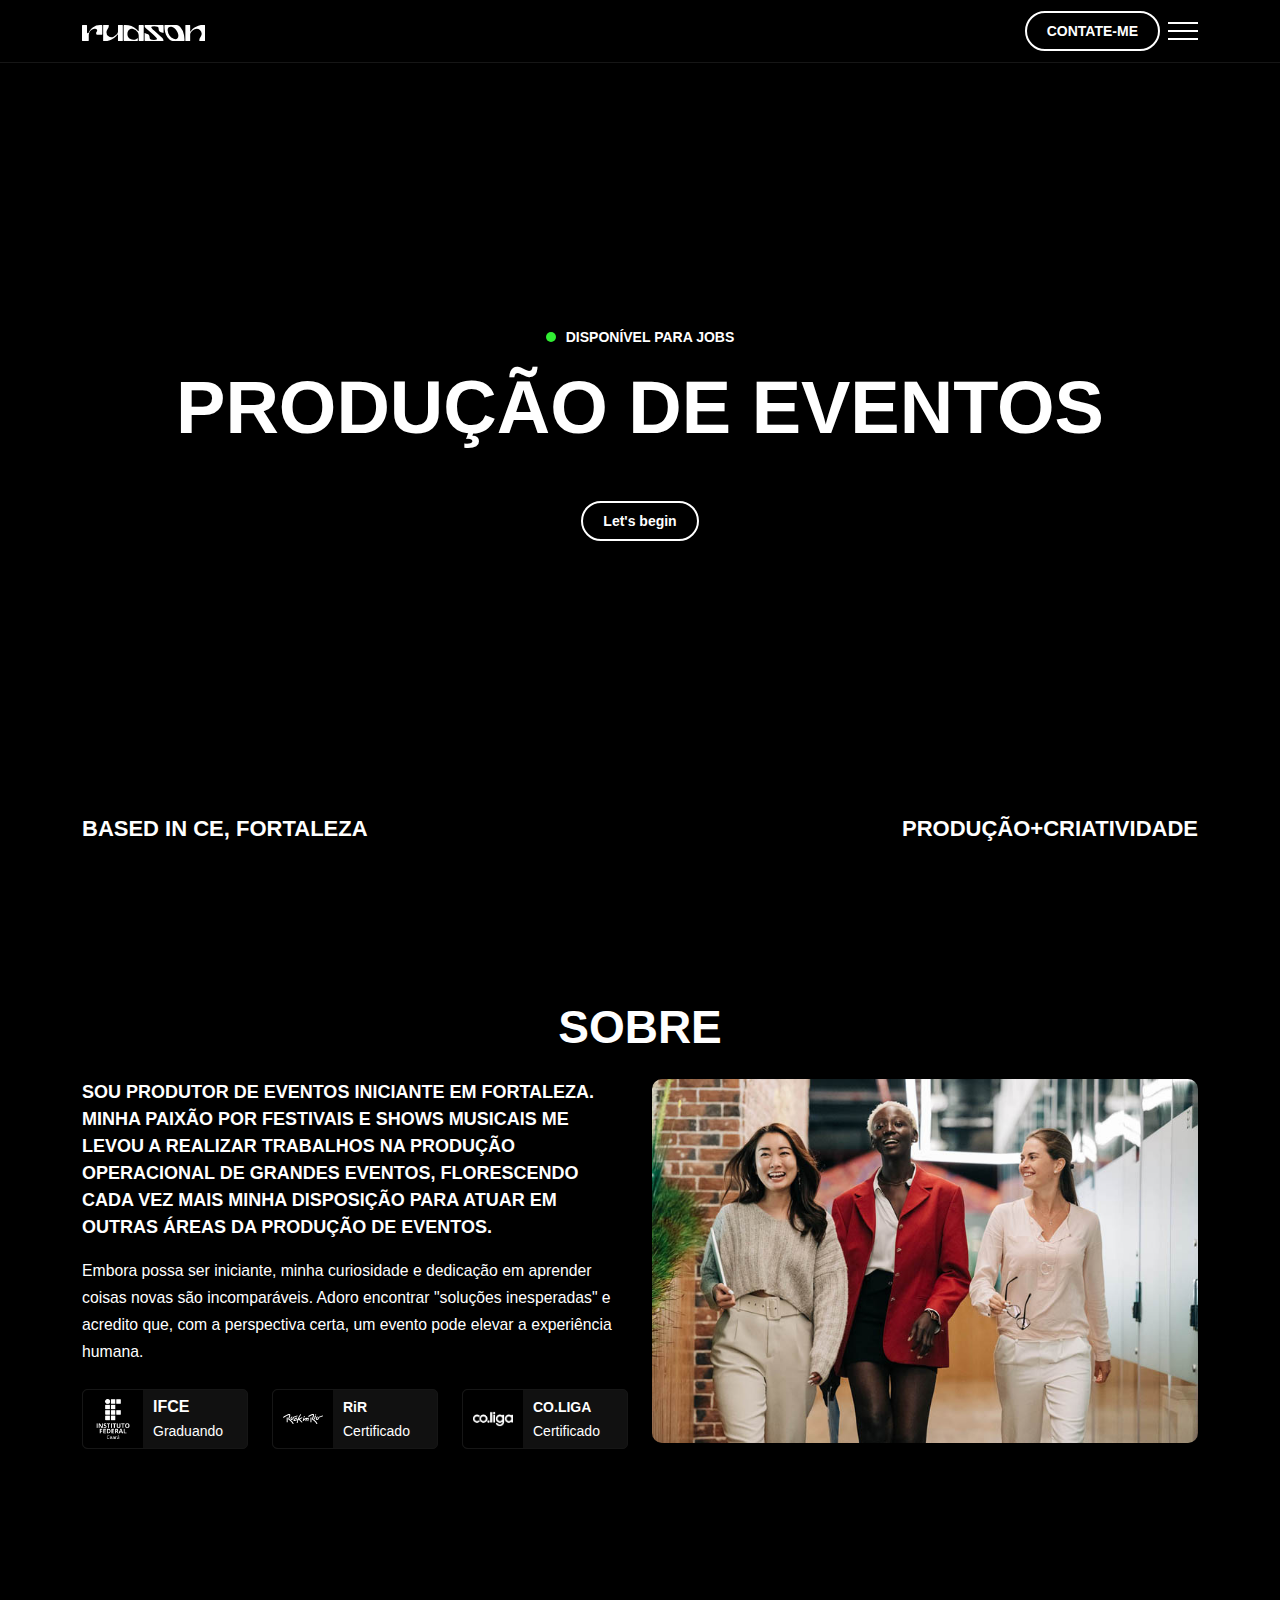
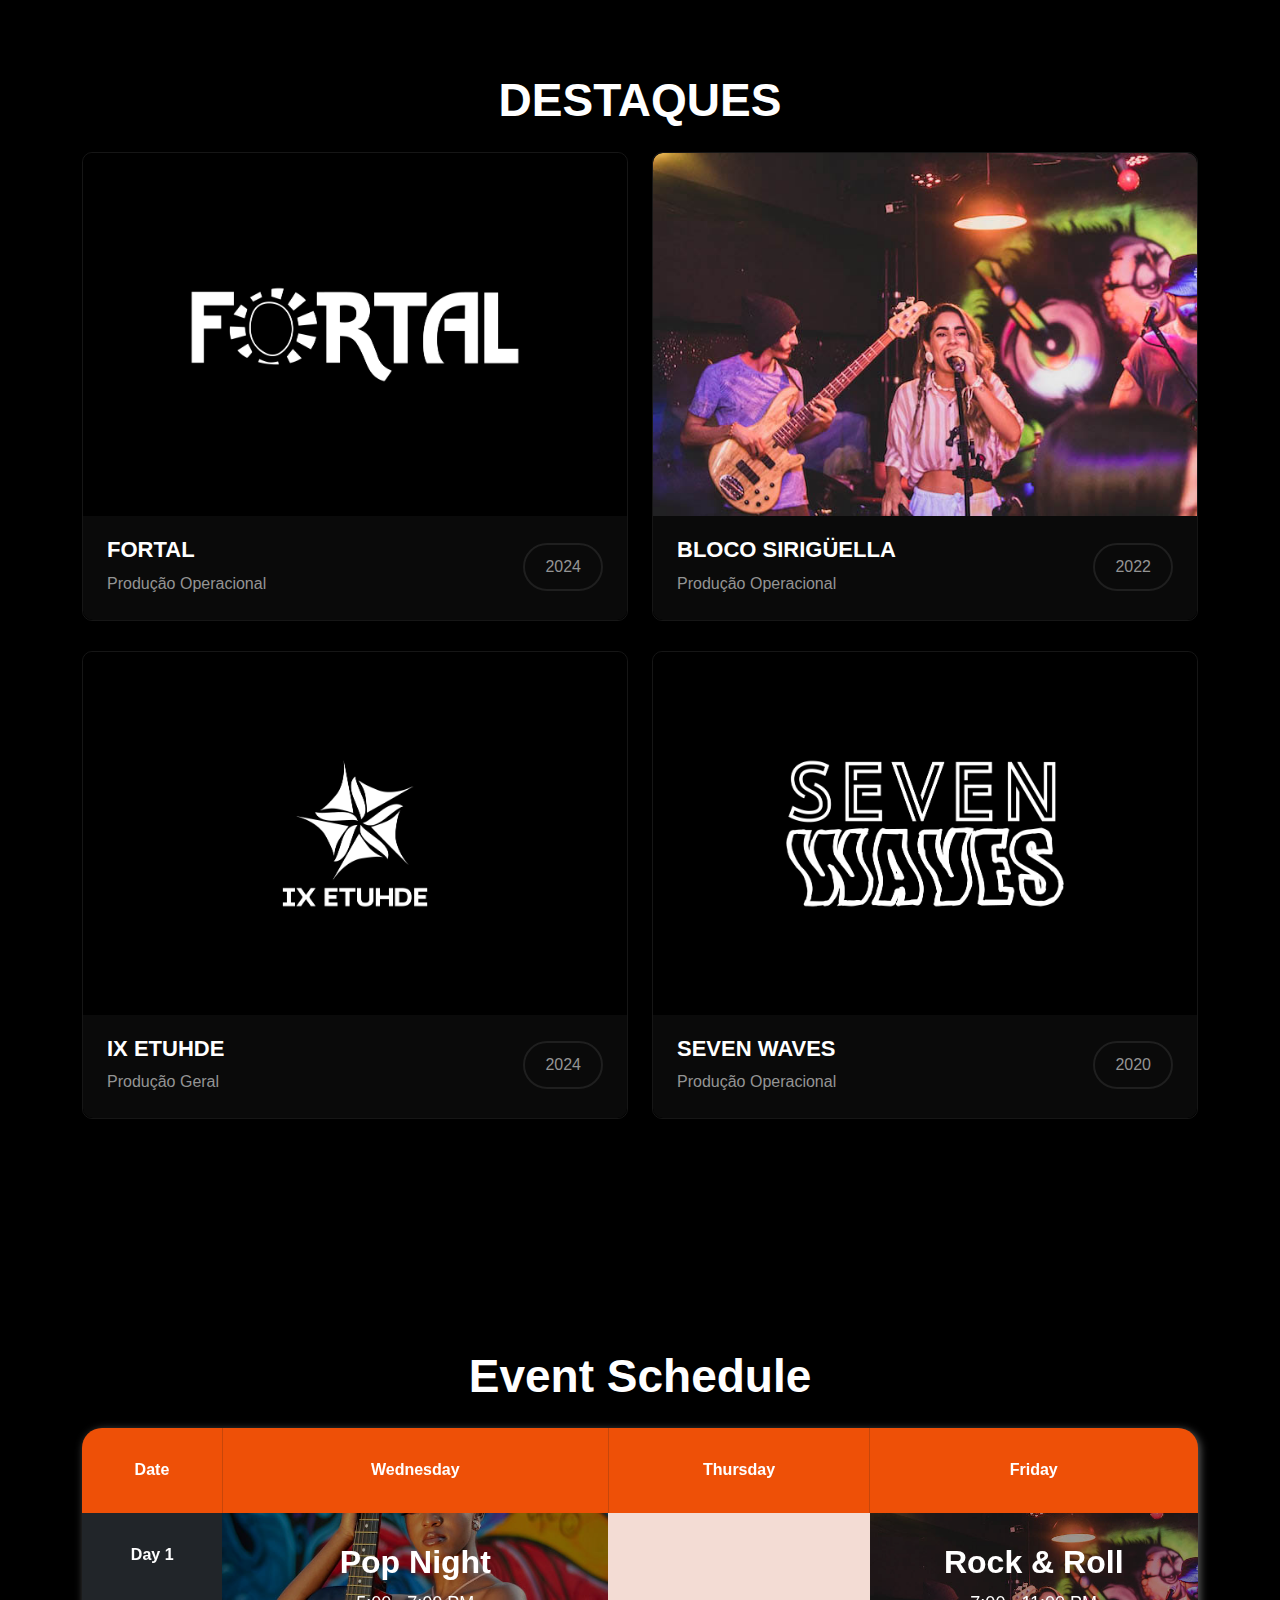
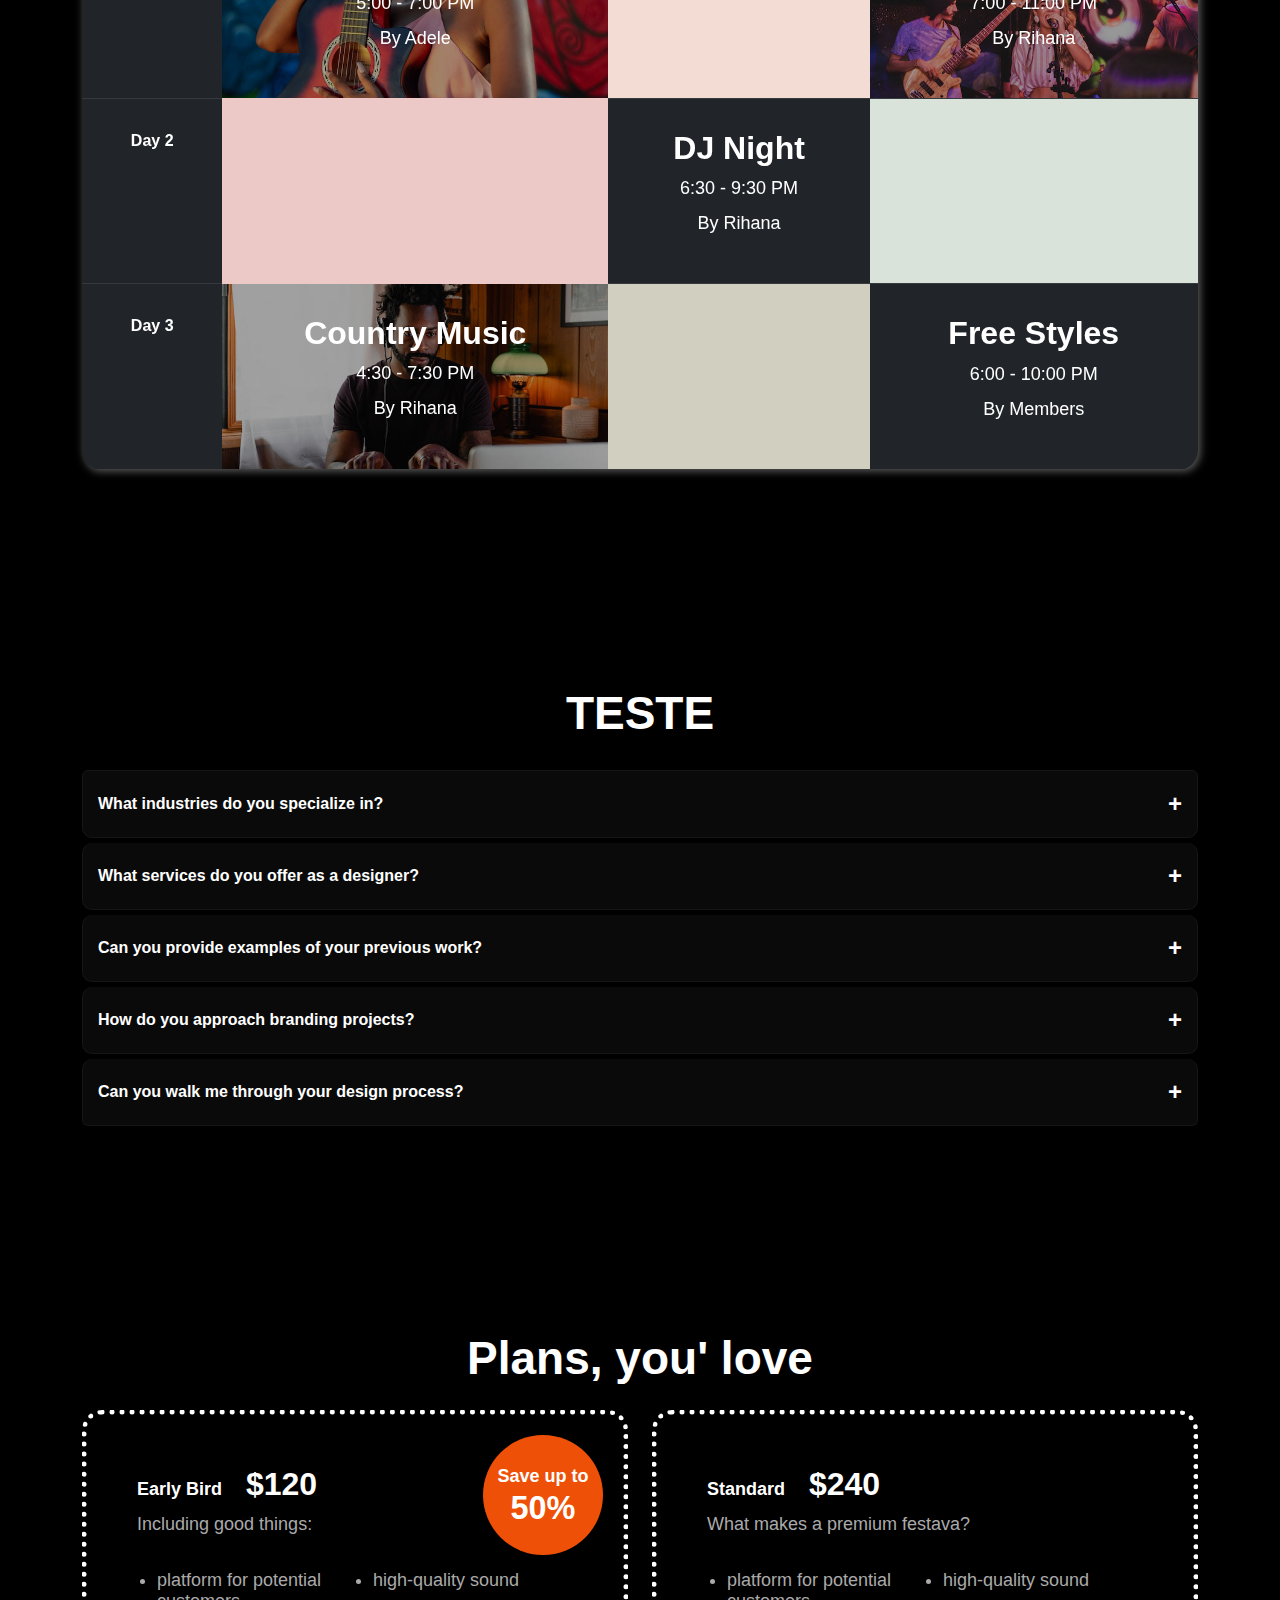
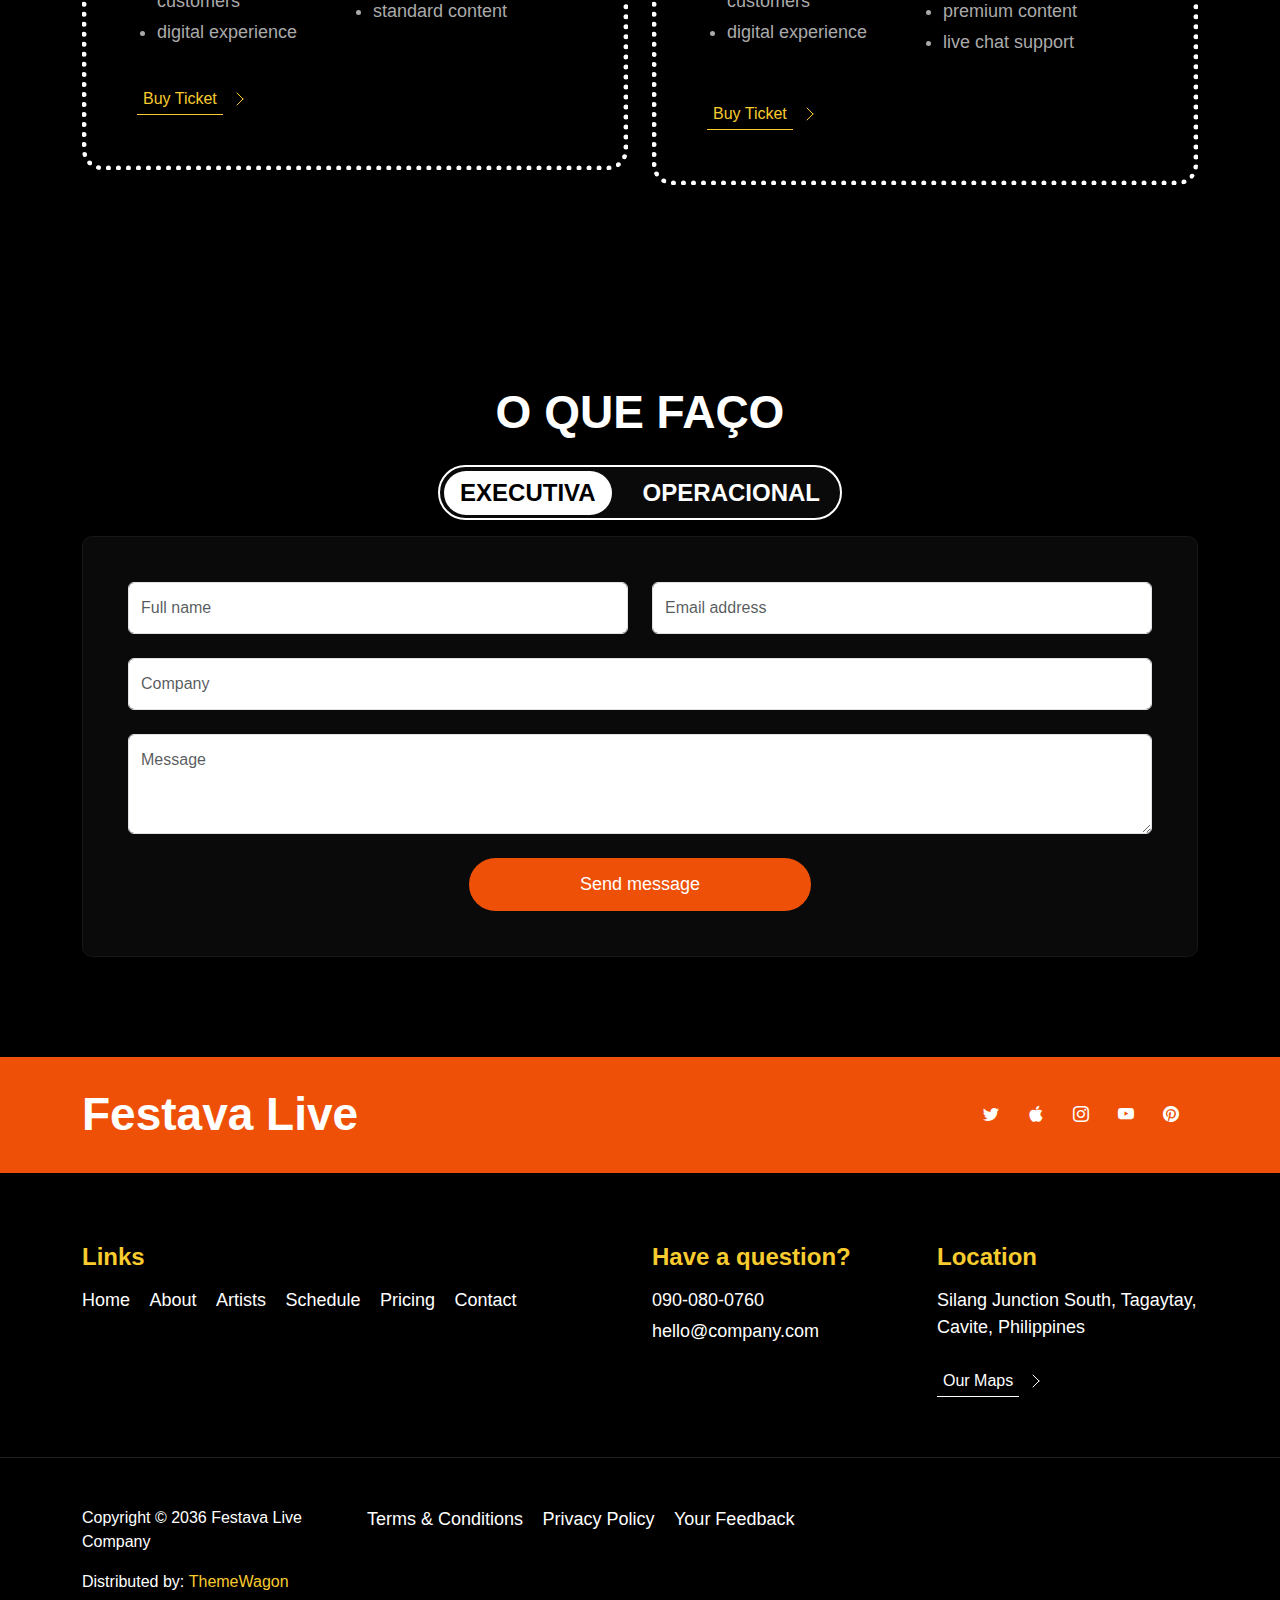
==== commit b2009b23: "git add . git commit -m "0" git push origin master" ====
--- a/index.html
+++ b/index.html
@@ -19,6 +19,7 @@
     <link rel="preconnect" href="https://fonts.googleapis.com">
     <link rel="preconnect" href="https://fonts.gstatic.com" crossorigin>
     <link href="https://fonts.googleapis.com/css2?family=Instrument+Sans:ital,wght@0,400..700;1,400..700&display=swap" rel="stylesheet">
+    <link href="https://db.onlinewebfonts.com/c/440b48c0e71d1803a24ba06df2ae32bf?family=Monument+Extended" rel="stylesheet">
 
     <!-- Bootstrap -->
     <link rel="stylesheet" href="https://cdnjs.cloudflare.com/ajax/libs/bootstrap/5.3.3/css/bootstrap.min.css" integrity="sha512-jnSuA4Ss2PkkikSOLtYs8BlYIeeIK1h99ty4YfvRPAlzr377vr3CXDb7sb7eEEBYjDtcYj+AjBH3FLv5uSJuXg==" crossorigin="anonymous" referrerpolicy="no-referrer" />
@@ -27,6 +28,7 @@
 
     <!-- CSS-->
     <link href="css/rudson.css" rel="stylesheet">
+    <script src="https://gist.github.com/brunocovezzi/ee15e719e47377bfe0692b4c048985e2.js"></script>
 
 </head>
 
--- a/css/rudson.css
+++ b/css/rudson.css
@@ -11,7 +11,7 @@
   --border-color:                 #7fffd4;
   --link-hover-color:             #B22727;
 
-  --body-font-family:             "Instrument Sans", sans-serif;
+  --body-font-family:             "Monument Extended", sans-serif;
 
   --h1-font-size:                 74px;
   --h2-font-size:                 46px;
@@ -588,7 +588,7 @@
   border: 1px #161616 solid;
   display: inline-flex;
   align-items: center;
-  font-family: "Instrument Sans", sans-serif;
+  font-family: "Monument Extended", sans-serif;
   height: 60px;
 }
 
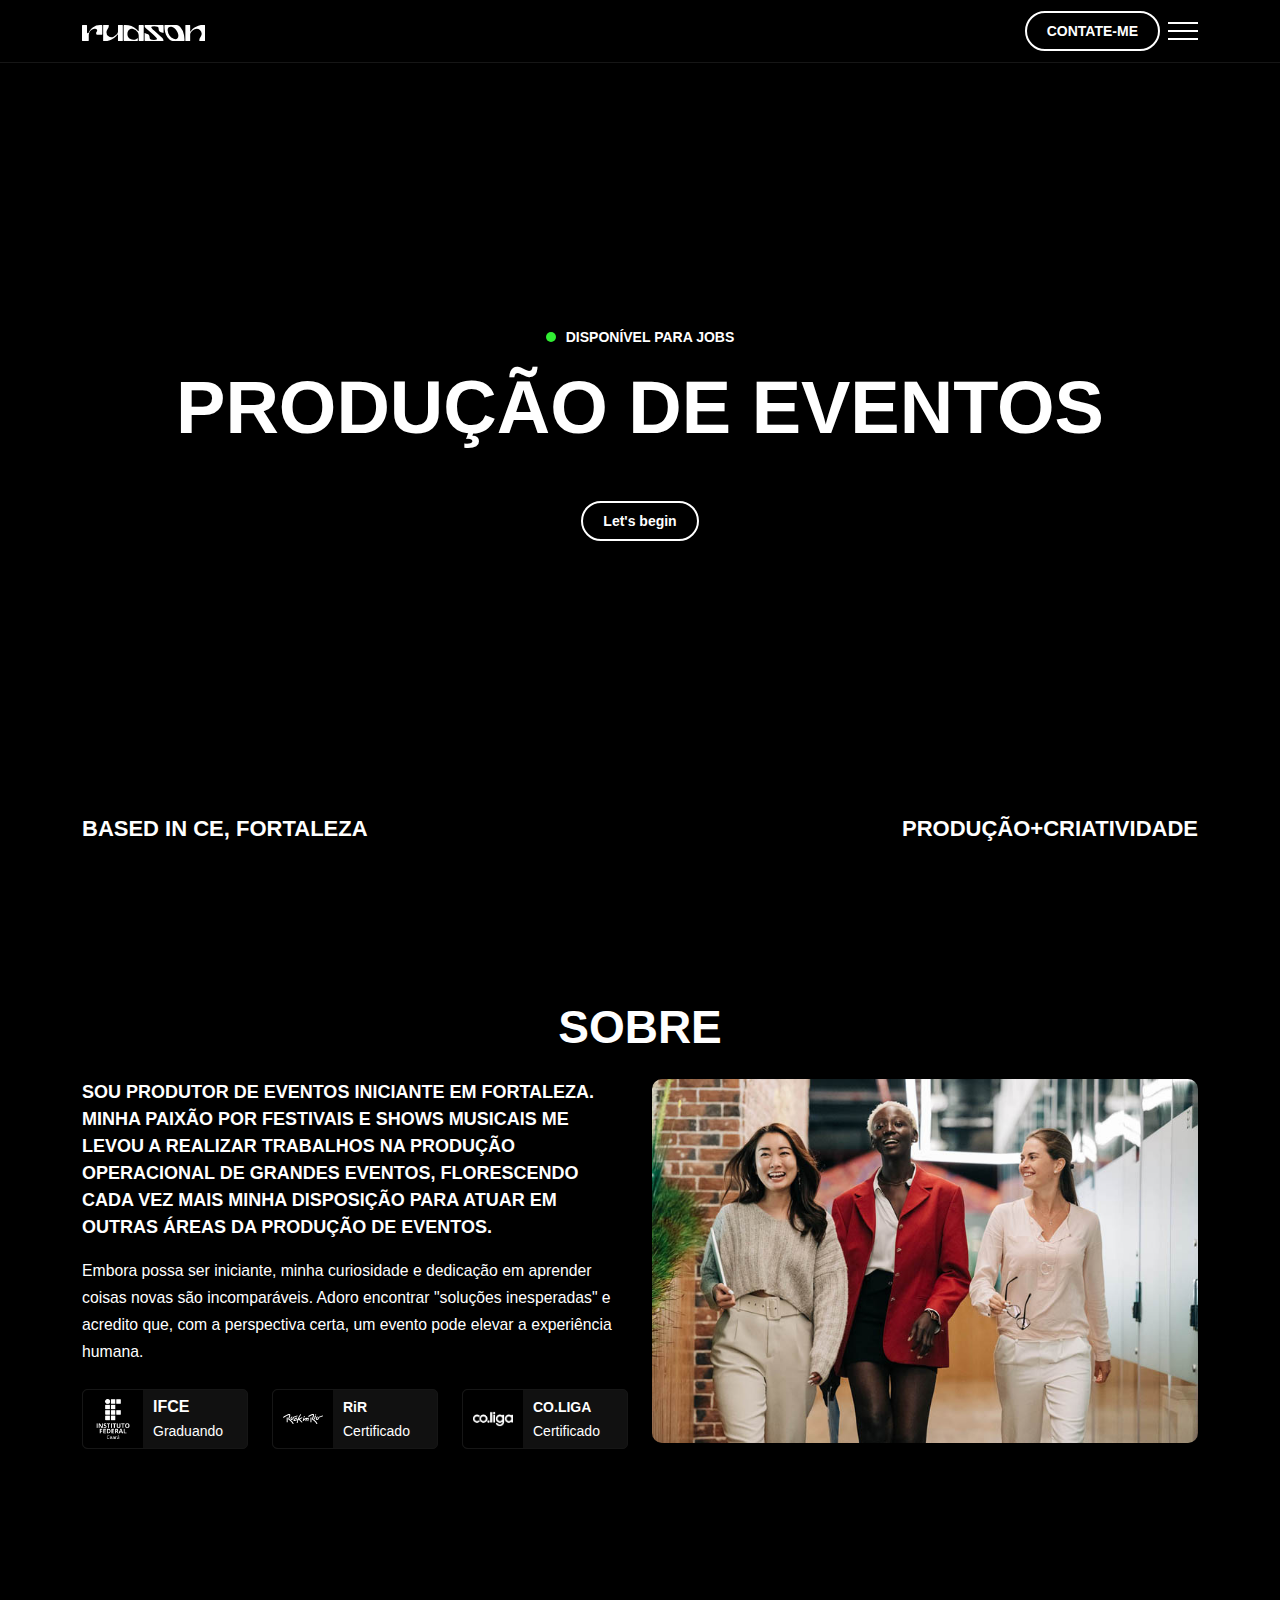
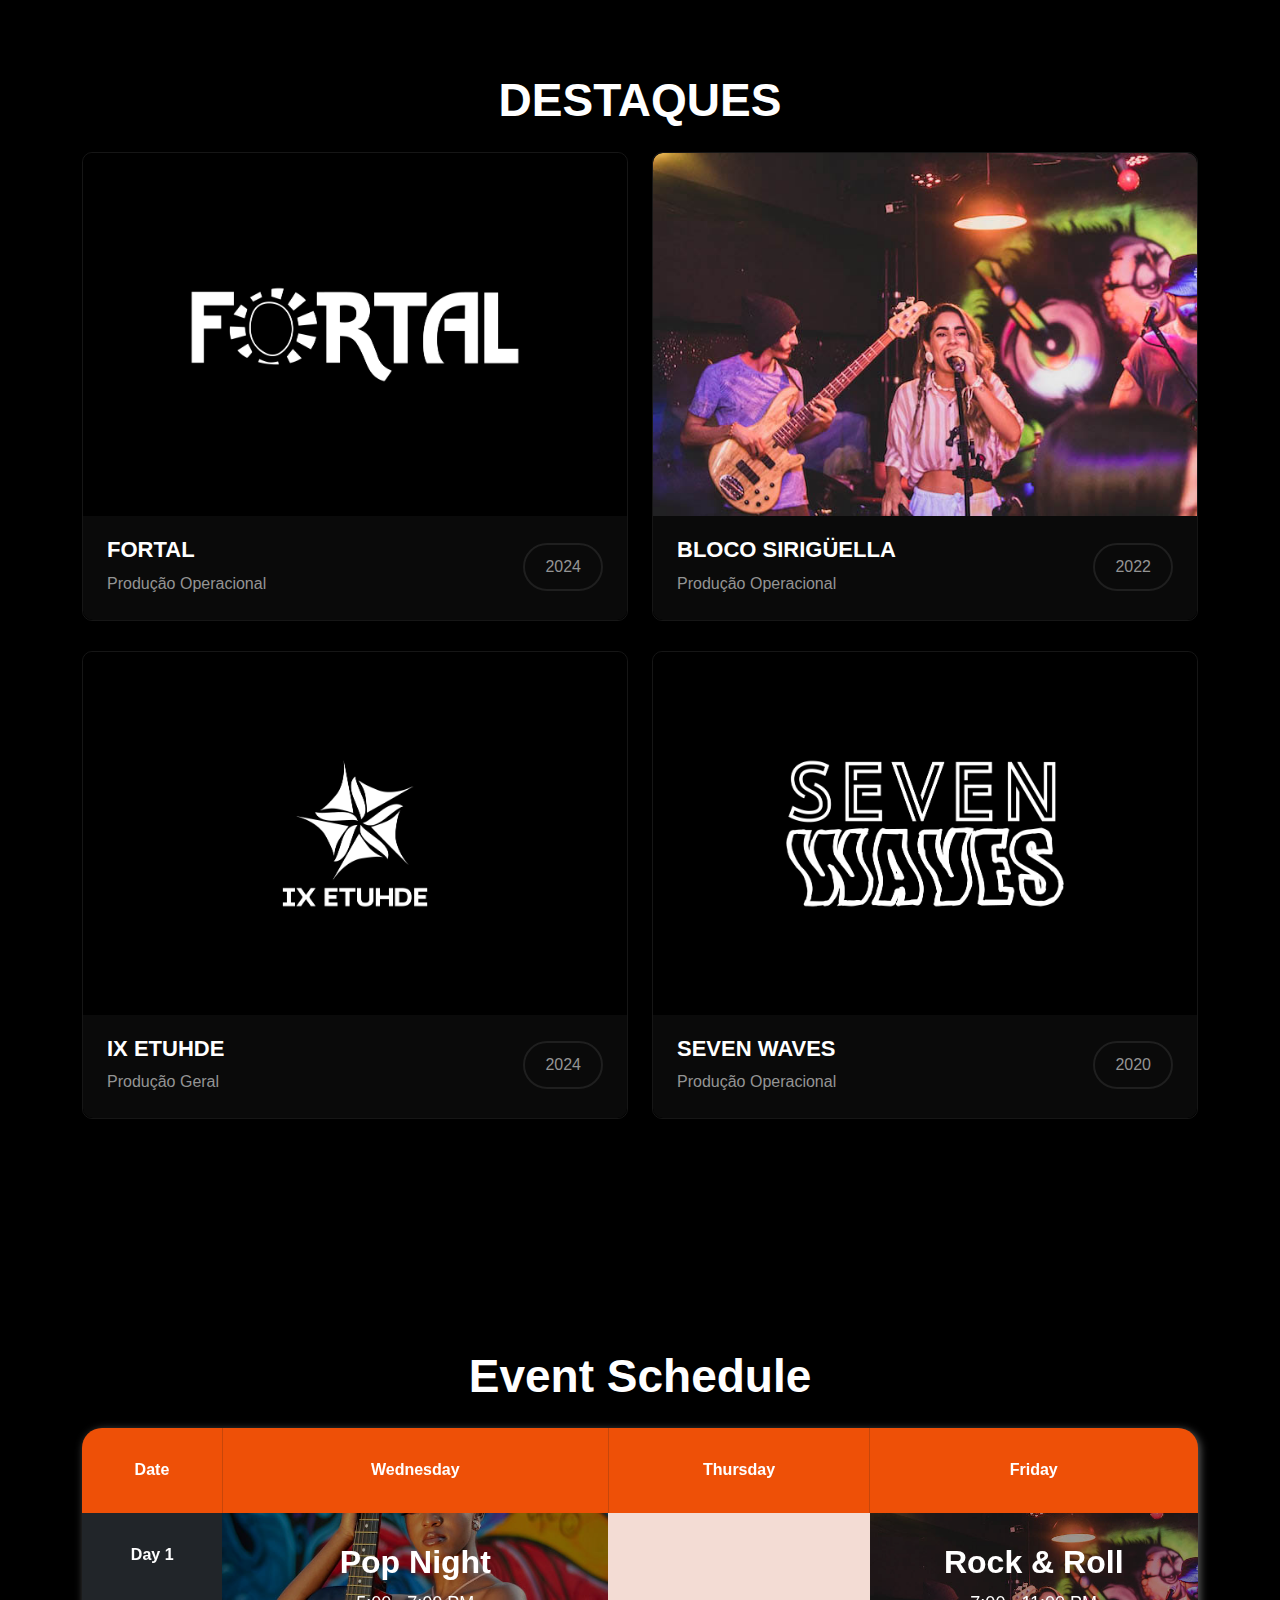
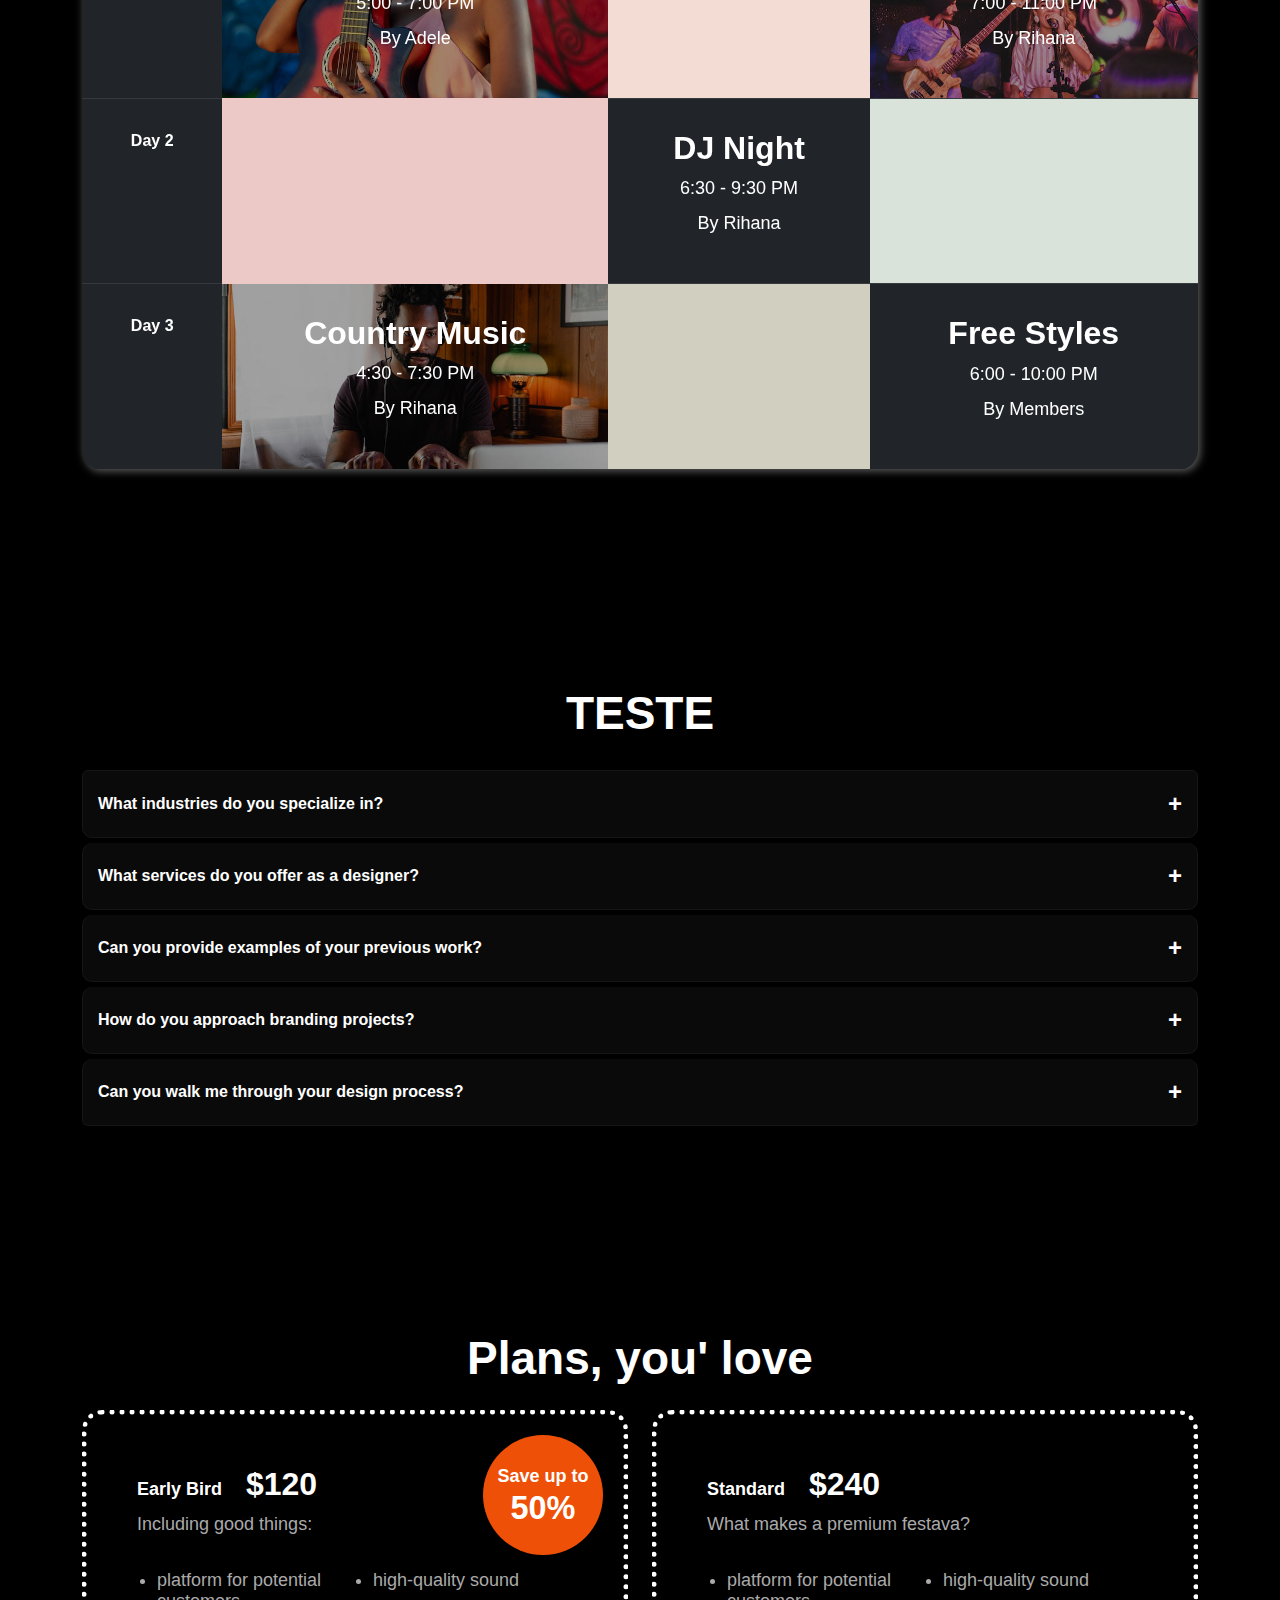
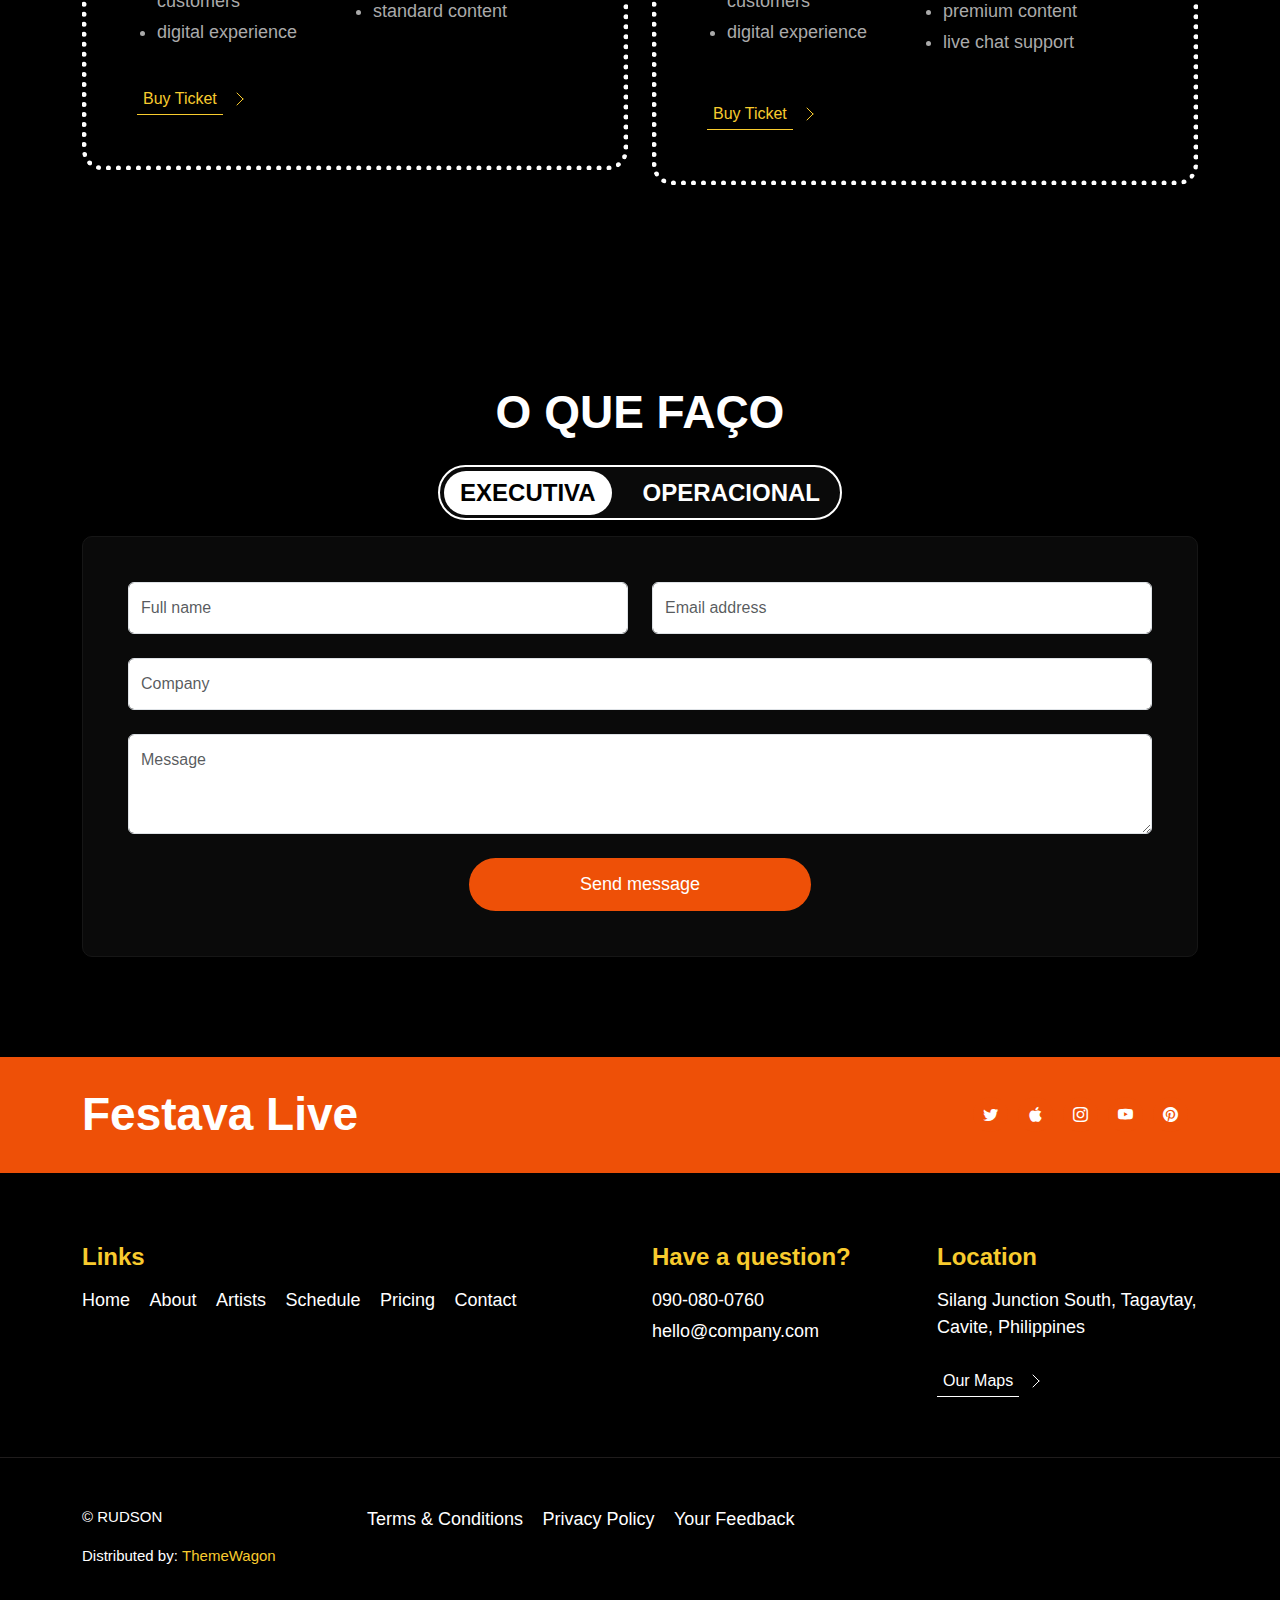
==== commit 51ae9d8c: "git add . git commit -m "0" git push origin master" ====
--- a/index.html
+++ b/index.html
@@ -715,7 +715,7 @@
                 <div class="row">
 
                     <div class="col-lg-3 col-12 mt-5">
-                        <p class="copyright-text">Copyright © 2036 Festava Live Company</p>
+                        <p class="copyright-text">© RUDSON</p>
                         <p class="copyright-text">Distributed by: <a href="https://themewagon.com">ThemeWagon</a></p>
                     </div>
 
--- a/css/rudson.css
+++ b/css/rudson.css
@@ -21,7 +21,7 @@
   --h6-font-size:                 22px;
   --p-font-size:                  18px;
   --btn-font-size:                14px;
-  --copyright-font-size:          16px;
+  --copyright-font-size:          15px;
 
   --border-radius-large:          100px;
   --border-radius-medium:         20px;
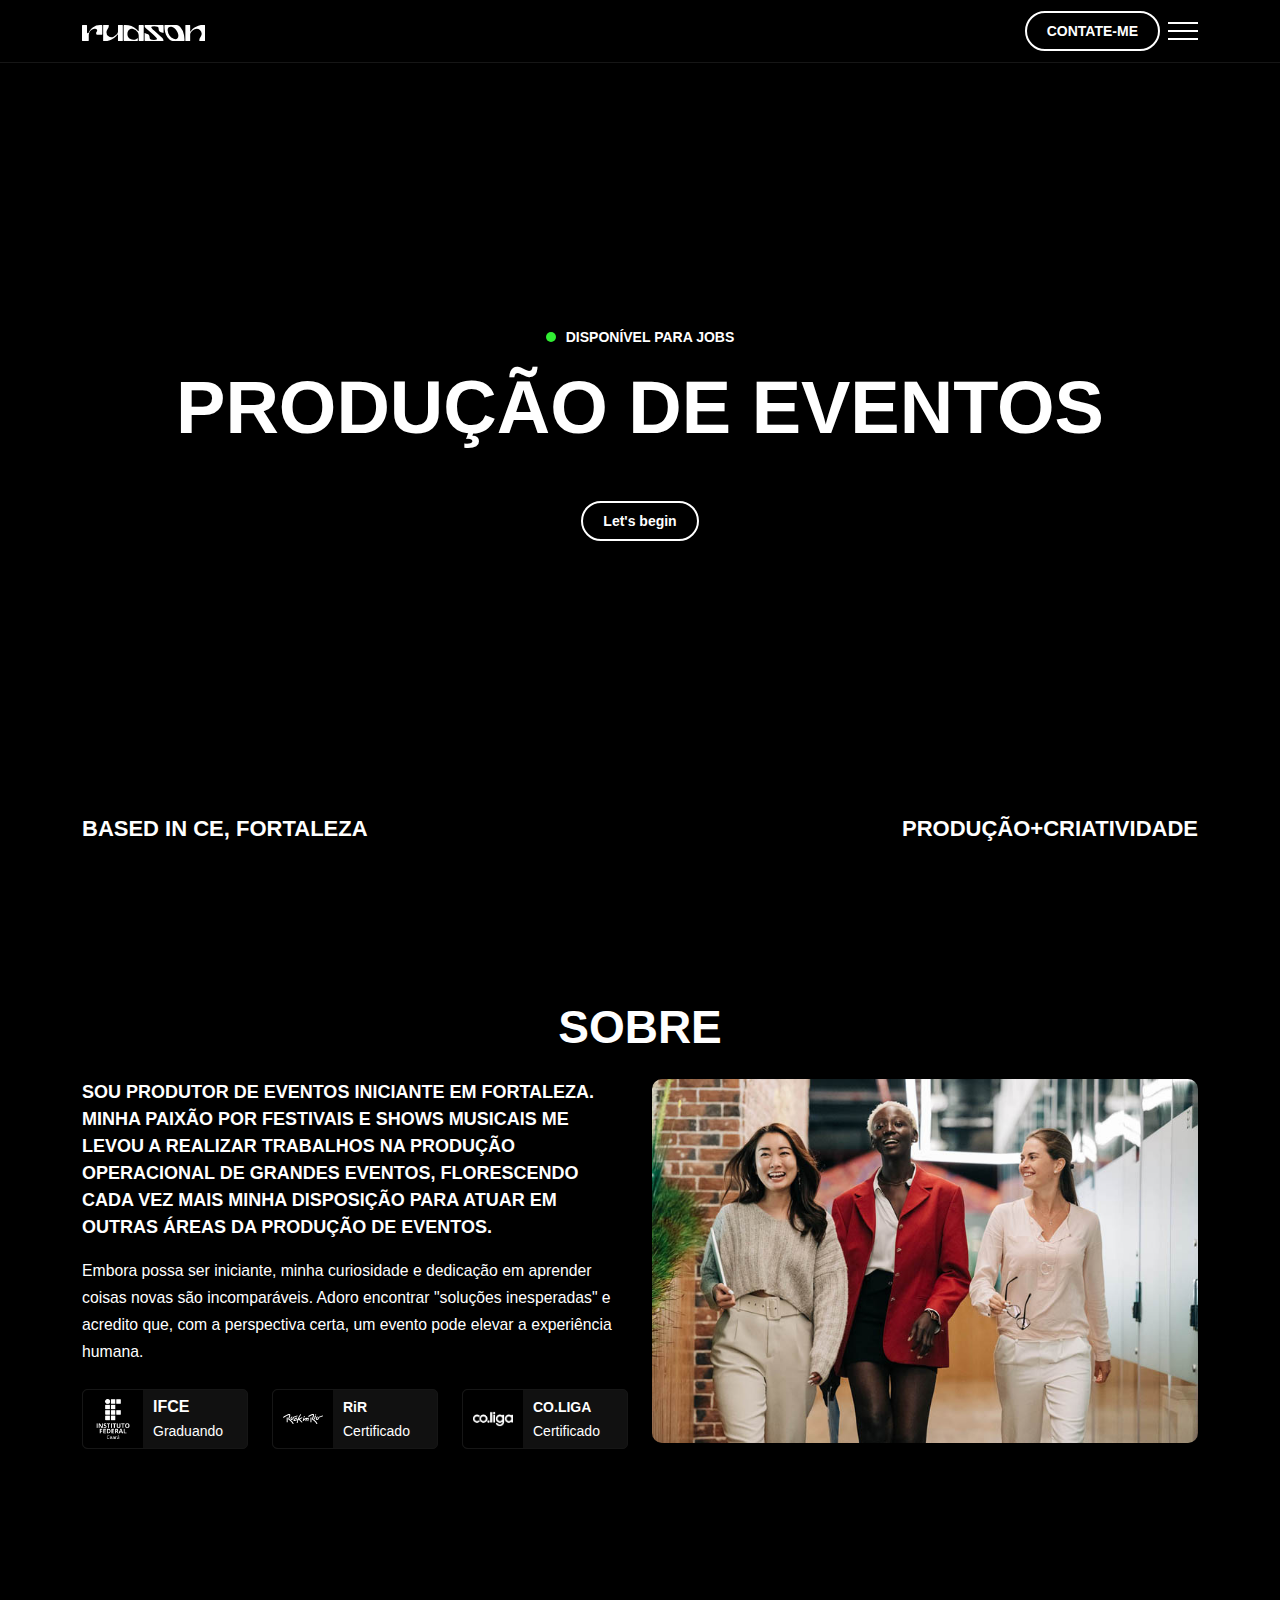
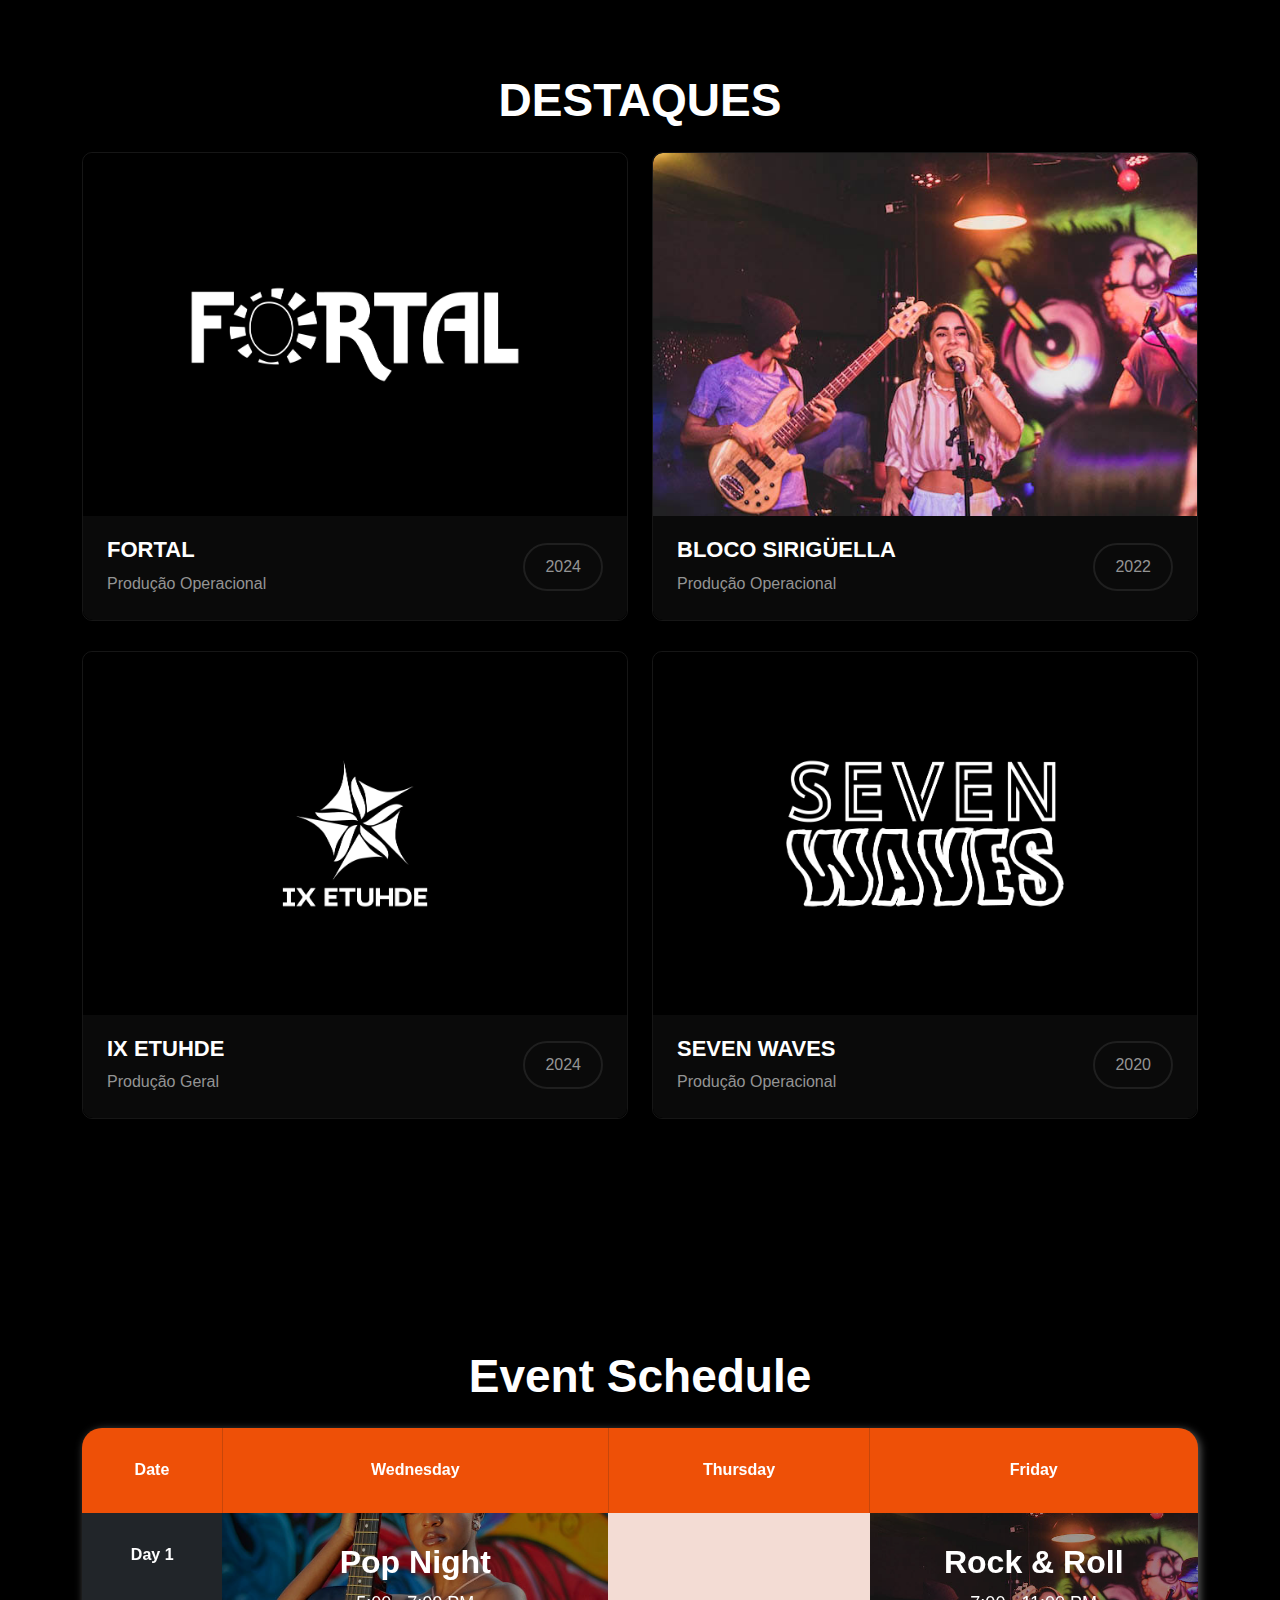
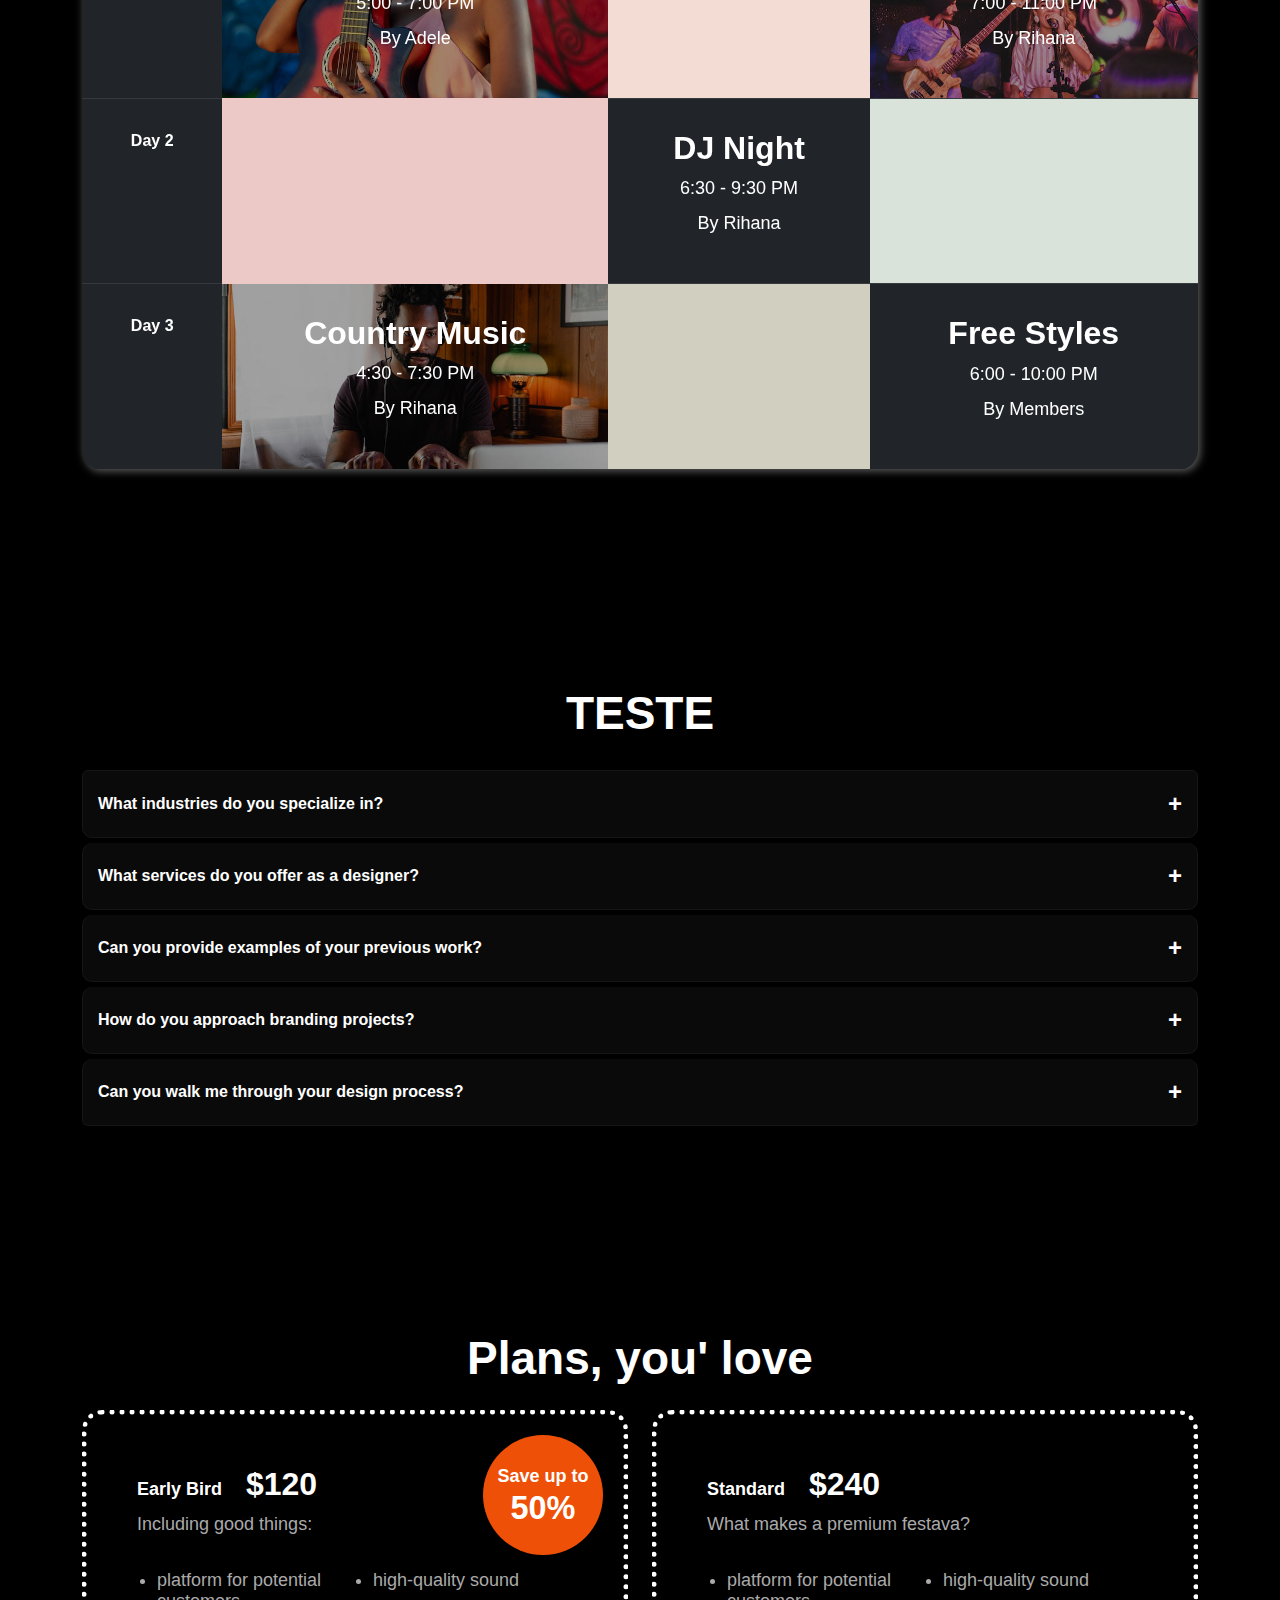
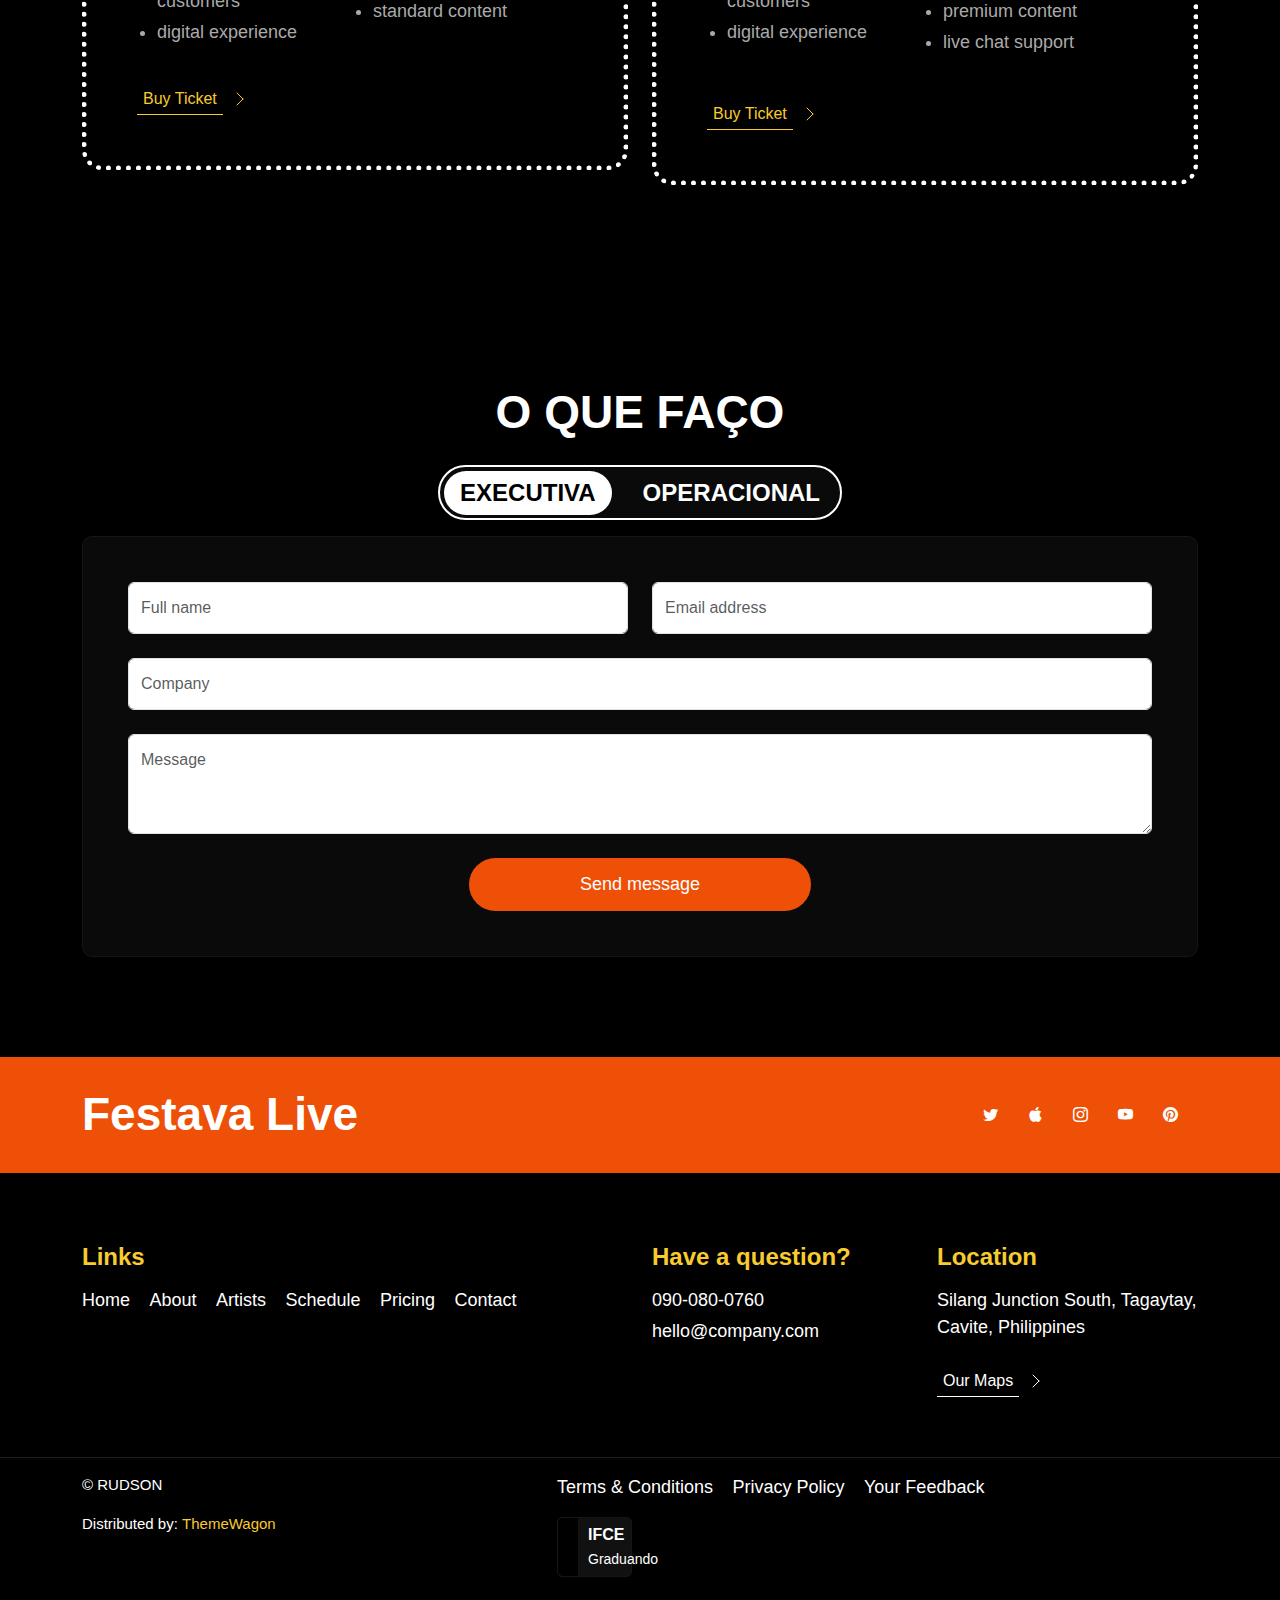
==== commit 54839dfa: "git add . git commit -m "0" git push origin master" ====
--- a/index.html
+++ b/index.html
@@ -19,8 +19,8 @@
     <link rel="preconnect" href="https://fonts.googleapis.com">
     <link rel="preconnect" href="https://fonts.gstatic.com" crossorigin>
     <link href="https://fonts.googleapis.com/css2?family=Instrument+Sans:ital,wght@0,400..700;1,400..700&display=swap" rel="stylesheet">
-    <link href="https://db.onlinewebfonts.com/c/440b48c0e71d1803a24ba06df2ae32bf?family=Monument+Extended" rel="stylesheet">
-
+    <link href="https://fonts.cdnfonts.com/css/made-outer-sans-alt" rel="stylesheet">
+  
     <!-- Bootstrap -->
     <link rel="stylesheet" href="https://cdnjs.cloudflare.com/ajax/libs/bootstrap/5.3.3/css/bootstrap.min.css" integrity="sha512-jnSuA4Ss2PkkikSOLtYs8BlYIeeIK1h99ty4YfvRPAlzr377vr3CXDb7sb7eEEBYjDtcYj+AjBH3FLv5uSJuXg==" crossorigin="anonymous" referrerpolicy="no-referrer" />
 
@@ -28,7 +28,6 @@
 
     <!-- CSS-->
     <link href="css/rudson.css" rel="stylesheet">
-    <script src="https://gist.github.com/brunocovezzi/ee15e719e47377bfe0692b4c048985e2.js"></script>
 
 </head>
 
@@ -714,12 +713,12 @@
             <div class="container">
                 <div class="row">
 
-                    <div class="col-lg-3 col-12 mt-5">
+                    <div class="col-lg-5 col-12 mt-3">
                         <p class="copyright-text">© RUDSON</p>
                         <p class="copyright-text">Distributed by: <a href="https://themewagon.com">ThemeWagon</a></p>
                     </div>
 
-                    <div class="col-lg-8 col-12 mt-lg-5">
+                    <div class="col-lg-5 col-12 mt-3">
                         <ul class="site-footer-links">
                             <li class="site-footer-link-item">
                                 <a href="#" class="site-footer-link">Terms &amp; Conditions</a>
@@ -733,6 +732,20 @@
                                 <a href="#" class="site-footer-link">Your Feedback</a>
                             </li>
                         </ul>
+                    
+                    <div class="col-lg-2 col-12 mt-3">
+                        <div class="service-box">
+                            <div class="selo d-flex align-items-center">
+                                <div class="icon-section d-flex align-items-center justify-content-center">
+                                    <img src="images/ifce-logo.svg" class="icon-svg img-fluid">
+                                </div>
+                                <div class="text-section">
+                                    <strong>IFCE</strong> <br> <small>Graduando</small>
+                                </div>
+                            </div>
+                        </div>
+                    </div>
+
                     </div>
                 </div>
             </div>
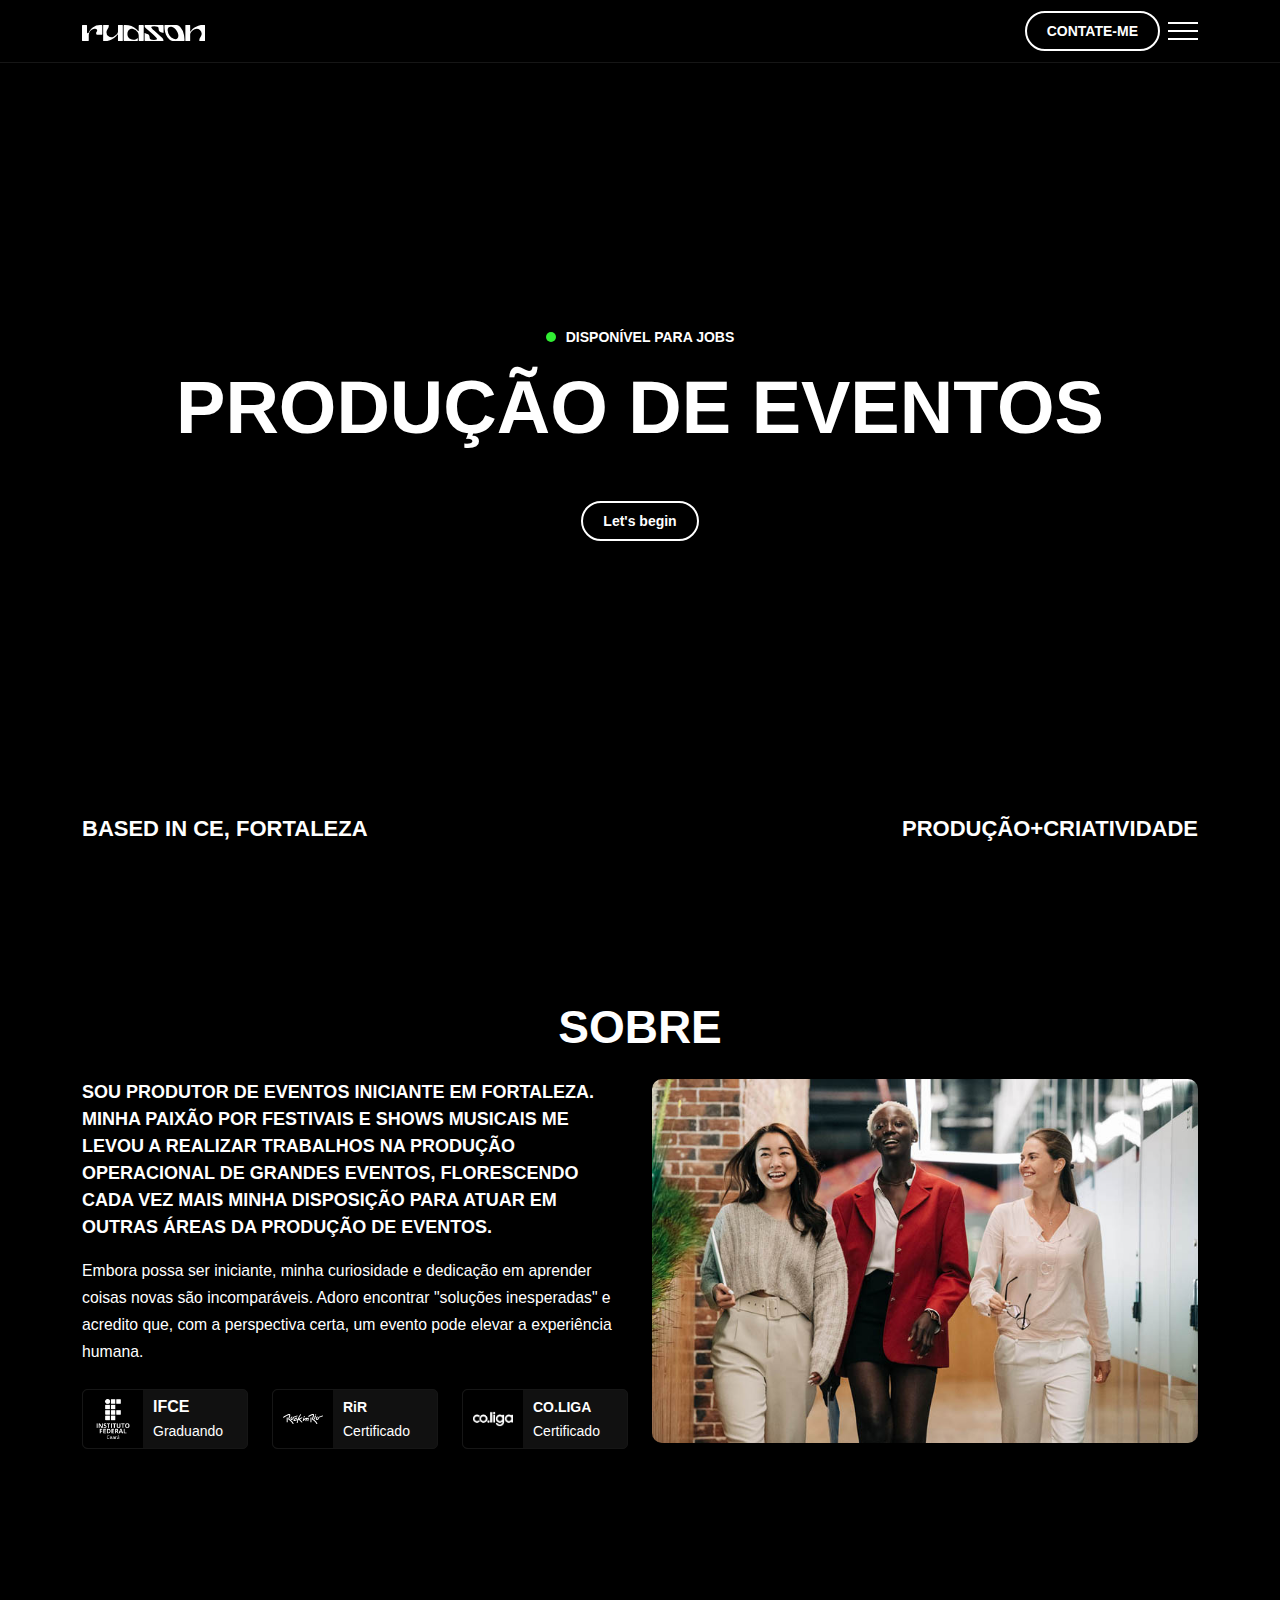
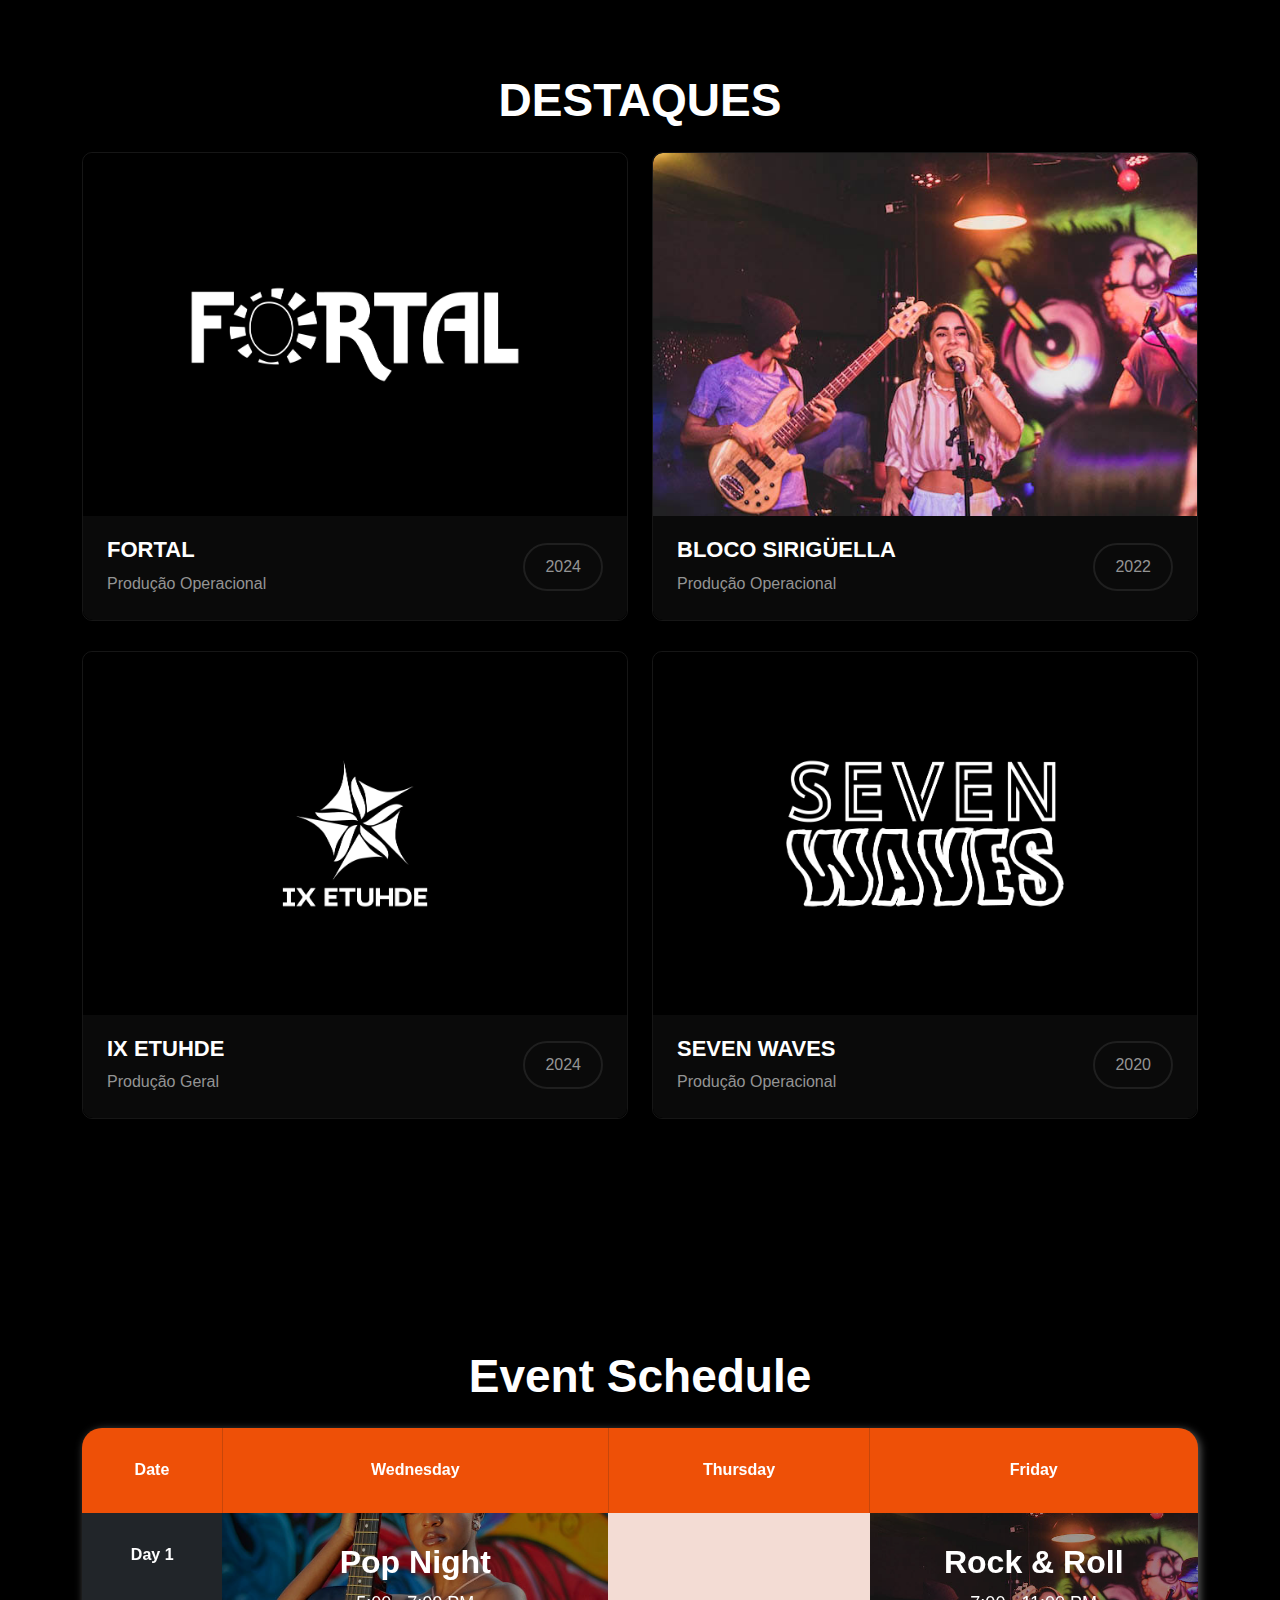
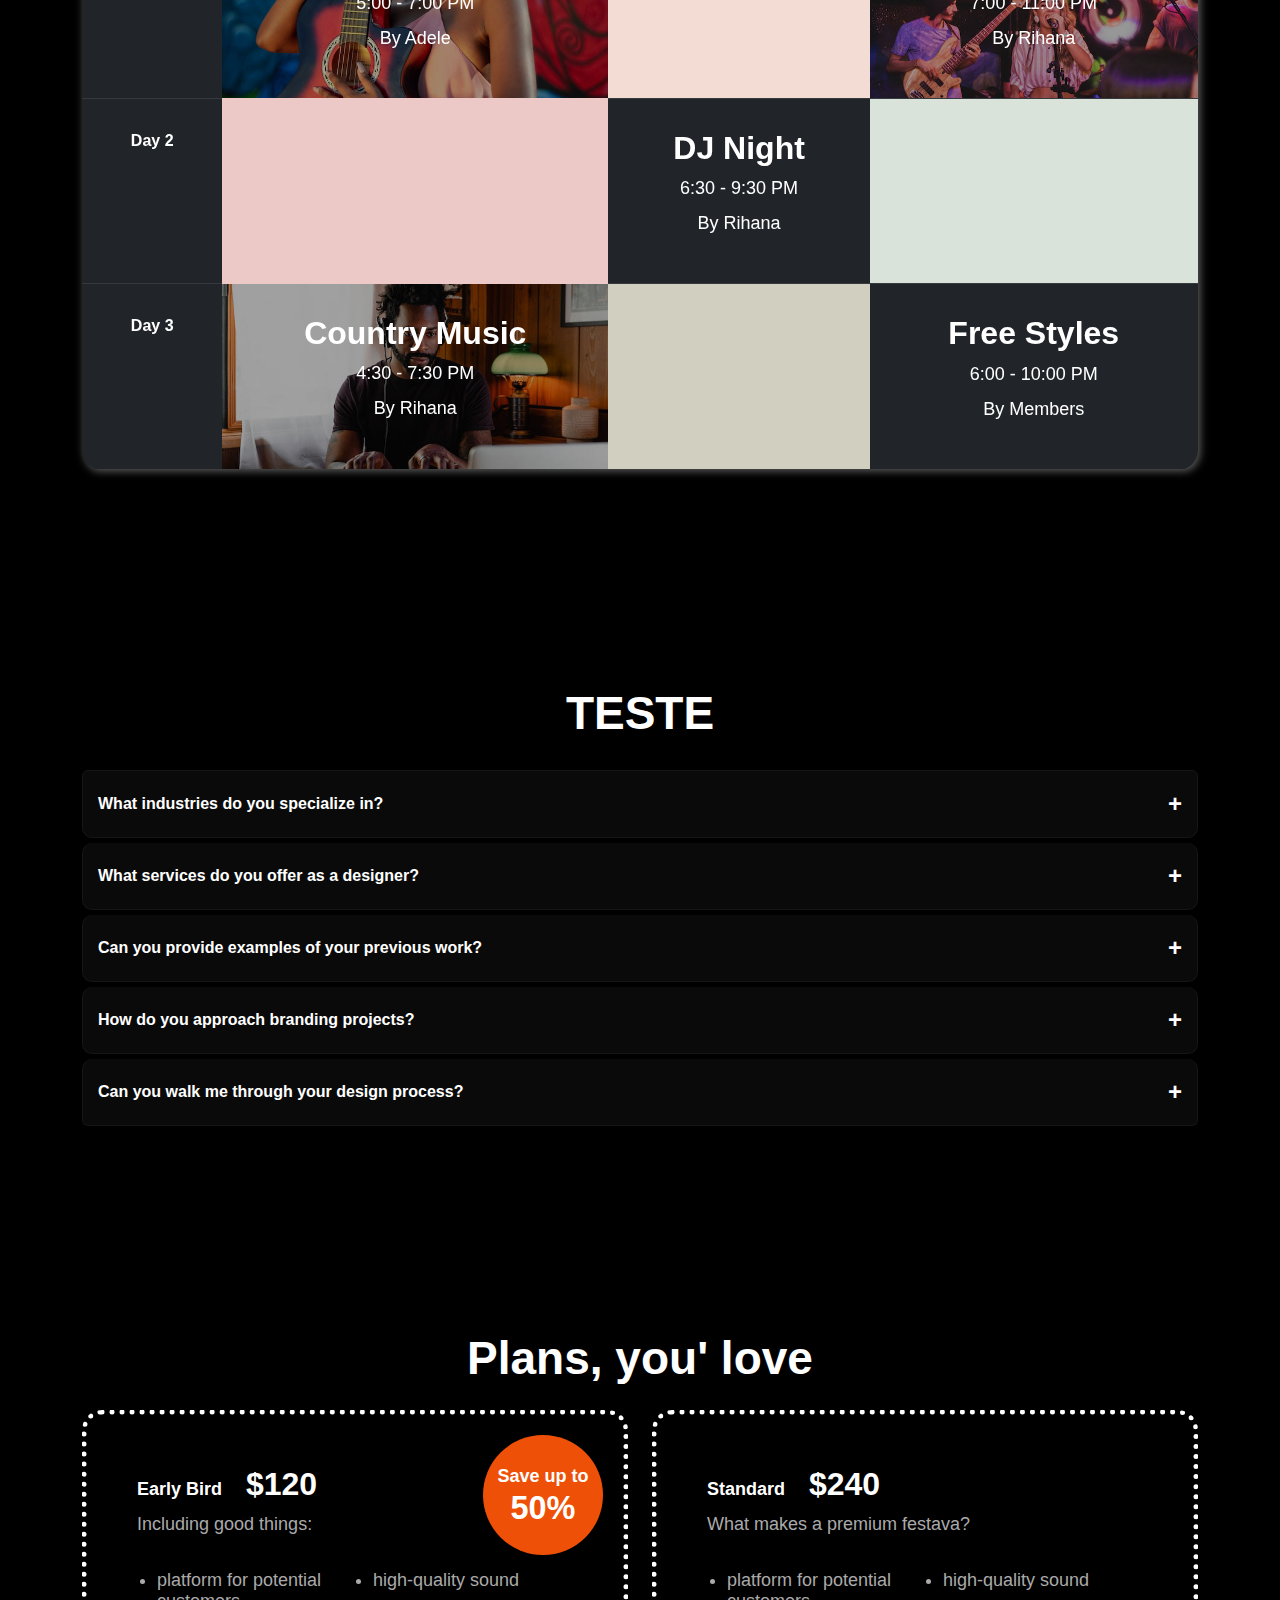
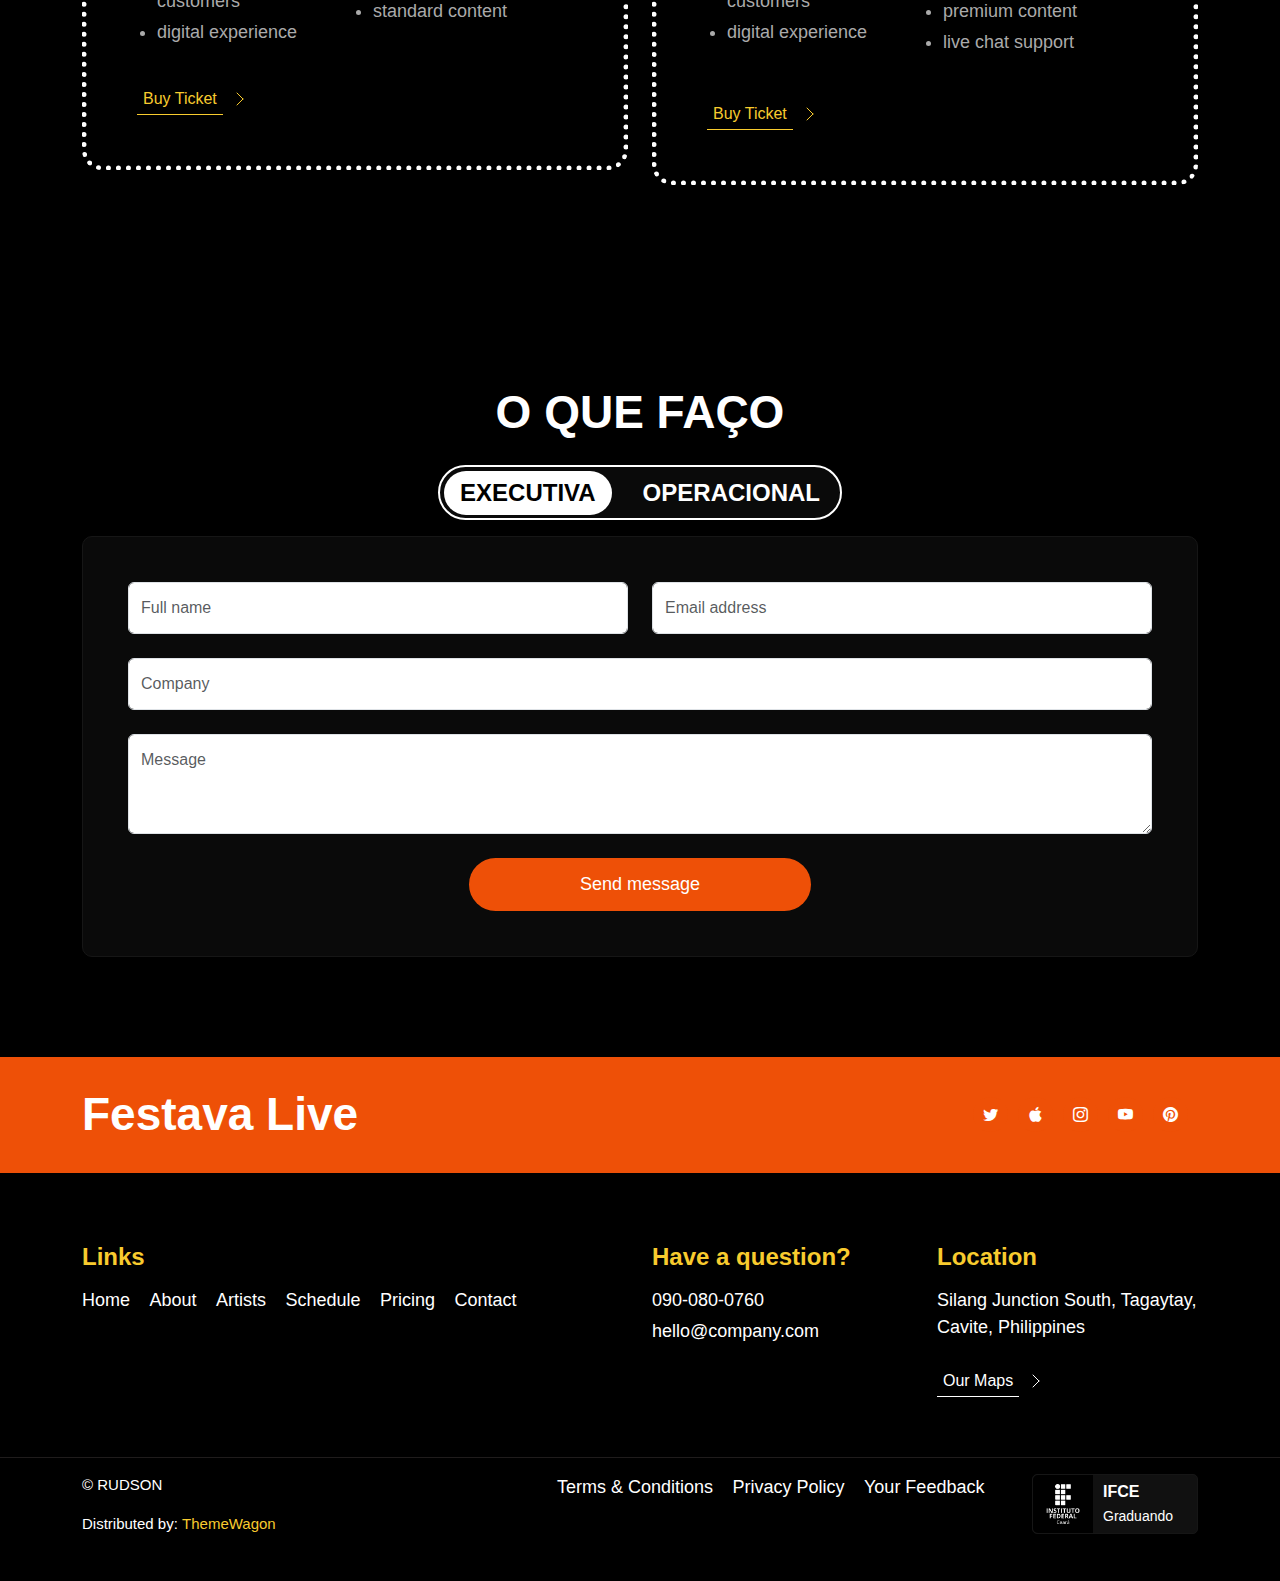
==== commit 652ff16c: "git add . git commit -m "0" git push origin master" ====
--- a/index.html
+++ b/index.html
@@ -732,7 +732,8 @@
                                 <a href="#" class="site-footer-link">Your Feedback</a>
                             </li>
                         </ul>
-                    
+                    </div>
+
                     <div class="col-lg-2 col-12 mt-3">
                         <div class="service-box">
                             <div class="selo d-flex align-items-center">
@@ -745,8 +746,7 @@
                             </div>
                         </div>
                     </div>
-
-                    </div>
+                    
                 </div>
             </div>
         </div>
